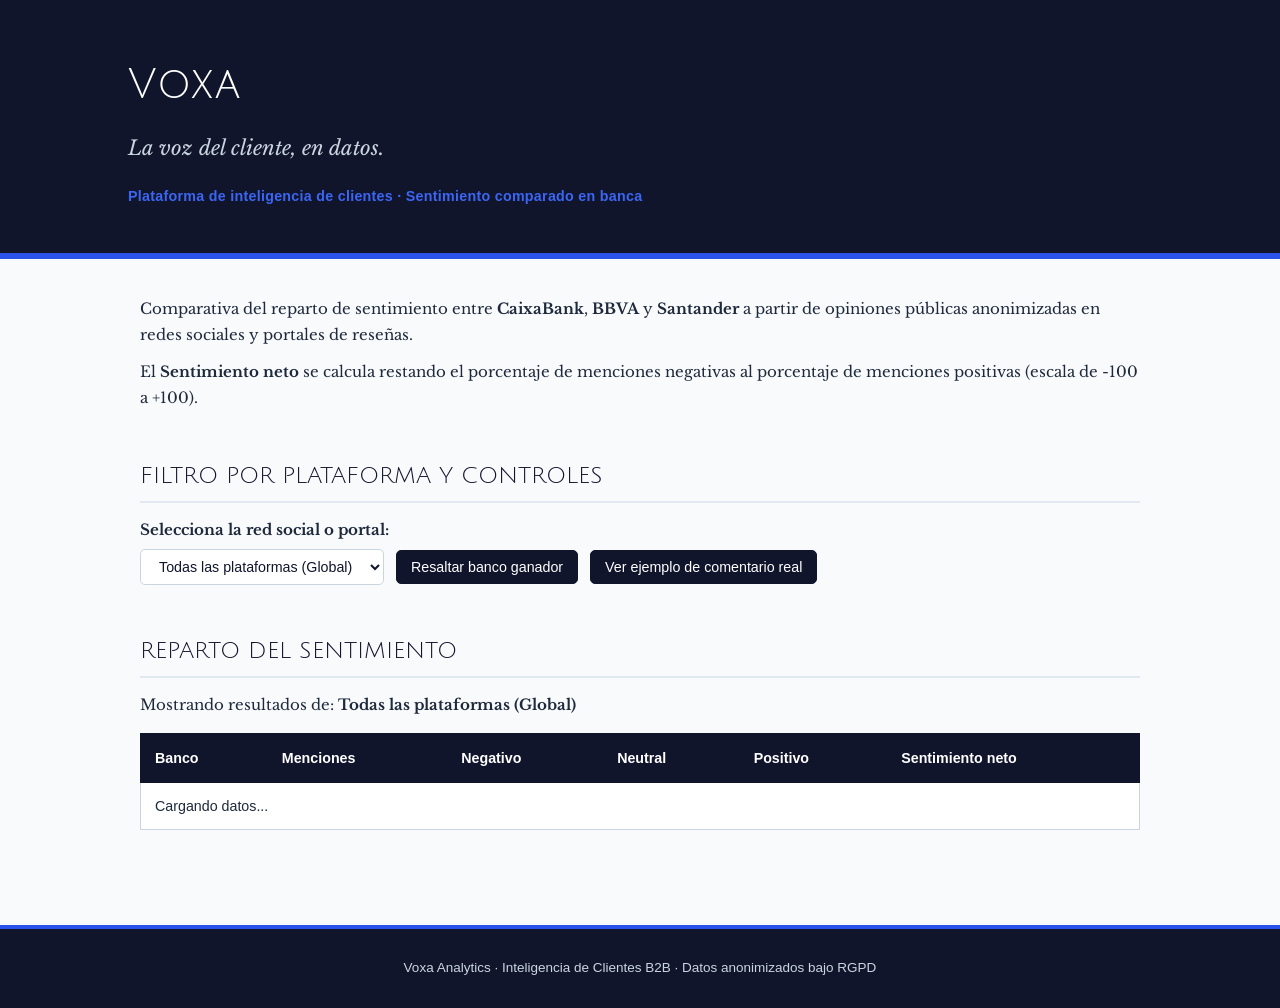
==== voxa_panel.html @ 6d1ba1c6 "Add files via upload" ====
<!DOCTYPE html>
<html lang="es">
<head>
    <meta charset="UTF-8">
    <title>Voxa · Sentimiento Comparado</title>
    <!-- Enlace al nuevo CSS con los colores azules de Voxa -->
    <link rel="stylesheet" href="voxa_azul.css">
</head>
<body>

<div class="page-wrapper">

    <!-- CABECERA AZUL CORPORATIVA VOXA -->
    <header>
        <h1>Voxa</h1>
        <h2>La voz del cliente, en datos.</h2>
        <p class="subtitulo-voxa">Plataforma de inteligencia de clientes · Sentimiento comparado en banca</p>
    </header>

    <!-- EXPLICACIÓN -->
    <div class="summary">
        <p>
            Comparativa del reparto de sentimiento entre <b>CaixaBank</b>, <b>BBVA</b> y <b>Santander</b> a partir de opiniones públicas anonimizadas en redes sociales y portales de reseñas.
        </p>
        <p>
            El <b>Sentimiento neto</b> se calcula restando el porcentaje de menciones negativas al porcentaje de menciones positivas (escala de -100 a +100).
        </p>
    </div>

    <!-- FILTRO Y BOTONES -->
    <div class="preamble">
        <h3>Filtro por plataforma y controles</h3>
        <p>
            <label for="selector-red"><b>Selecciona la red social o portal:</b></label><br>
            <select id="selector-red">
                <option value="todas">Todas las plataformas (Global)</option>
                <option value="Google Reviews">Google Reviews</option>
                <option value="Trustpilot">Trustpilot</option>
                <option value="TikTok">TikTok</option>
                <option value="X">X (Twitter)</option>
                <option value="Instagram">Instagram</option>
                <option value="Facebook">Facebook</option>
                <option value="YouTube">YouTube</option>
            </select>

            <button type="button" id="btn-ganador">Resaltar banco ganador</button>
            <button type="button" id="btn-comentario">Ver ejemplo de comentario real</button>
        </p>
    </div>

    <!-- TABLA PRINCIPAL (SIN BARRA LATERAL QUE ESTORBE) -->
    <div class="explanation">
        <h3>Reparto del sentimiento</h3>
        <p>Mostrando resultados de: <b id="etiqueta-fuente">Todas las plataformas (Global)</b></p>

        <table>
            <thead>
                <tr>
                    <th>Banco</th>
                    <th>Menciones</th>
                    <th>Negativo</th>
                    <th>Neutral</th>
                    <th>Positivo</th>
                    <th>Sentimiento neto</th>
                </tr>
            </thead>
            <tbody id="cuerpo-tabla">
                <tr>
                    <td colspan="6">Cargando datos...</td>
                </tr>
            </tbody>
        </table>
    </div>

    <!-- TARJETA DESPLEGABLE DE COMENTARIO REAL (OCULTA POR DEFECTO) -->
    <div class="participation" id="caja-comentario" hidden>
        <h3>Ejemplo de comentario real anonimizado</h3>
        <p id="meta-comentario"><b>Banco / Red:</b> —</p>
        <p id="texto-comentario"><i>«—»</i></p>
    </div>

    <!-- PIE DE PÁGINA SEPARADO -->
    <footer>
        Voxa Analytics · Inteligencia de Clientes B2B · Datos anonimizados bajo RGPD
    </footer>

</div>

<!-- LECTURA DEL ARCHIVO DE DATOS EXTERNO -->
<script src="datos_voxa.js"></script>

<script>
    let redActual = 'todas';
    let ganadorResaltado = false;

    function pintarTabla() {
        const filas = datosGlobales[redActual].filas;
        const tbody = document.getElementById('cuerpo-tabla');

        // Buscar la mejor puntuación neta en la red seleccionada
        let mejorNota = -999;
        filas.forEach(function(item) {
            if (item.neto > mejorNota) {
                mejorNota = item.neto;
            }
        });

        let html = '';
        filas.forEach(function(item) {
            const esGanador = (item.neto === mejorNota);
            const claseFila = (ganadorResaltado && esGanador) ? ' class="fila-ganadora"' : '';
            const etiquetaLider = (ganadorResaltado && esGanador) ? ' ★ LÍDER' : '';

            html += '<tr' + claseFila + '>' +
                '<td><b>' + item.banco + etiquetaLider + '</b></td>' +
                '<td>' + item.total + '</td>' +
                '<td>' + item.negativo + '</td>' +
                '<td>' + item.neutral + '</td>' +
                '<td>' + item.positivo + '</td>' +
                '<td><b>' + (item.neto > 0 ? '+' + item.neto : item.neto) + '</b></td>' +
            '</tr>';
        });

        tbody.innerHTML = html;

        // Actualizar el ejemplo de comentario real de esa red
        const ejemplo = datosGlobales[redActual].ejemplo_comentario;
        document.getElementById('meta-comentario').innerHTML = 
            '<b>Banco:</b> ' + ejemplo.banco + ' | <b>Fuente:</b> ' + ejemplo.red + ' | <b>Sentimiento:</b> ' + ejemplo.sentimiento;
        document.getElementById('texto-comentario').innerHTML = '<i>' + ejemplo.texto + '</i>';
    }

    // Cargar tabla inicial
    pintarTabla();

    // Evento al cambiar de red social
    document.getElementById('selector-red').addEventListener('change', function(e) {
        redActual = e.target.value;
        document.getElementById('etiqueta-fuente').textContent = e.target.options[e.target.selectedIndex].text;
        pintarTabla();
    });

    // Botón 1: Resaltar ganador
    document.getElementById('btn-ganador').addEventListener('click', function() {
        ganadorResaltado = !ganadorResaltado;
        this.textContent = ganadorResaltado ? 'Quitar resaltado de ganador' : 'Resaltar banco ganador';
        pintarTabla();
    });

    // Botón 2: Ver/Ocultar ejemplo de comentario real
    document.getElementById('btn-comentario').addEventListener('click', function() {
        const caja = document.getElementById('caja-comentario');
        caja.hidden = !caja.hidden;
        this.textContent = caja.hidden ? 'Ver ejemplo de comentario real' : 'Ocultar ejemplo de comentario';
    });
</script>

</body>
</html>
---- voxa_azul.css ----
@import url(https://fonts.googleapis.com/css?family=Julius+Sans+One|Libre+Baskerville:400,400italic);

* {
  box-sizing: border-box;
}

html, body {
  padding: 0;
  margin: 0;
}

body {
  color: #1e293b;
  background: #f8fafc;
  font-family: 'Libre Baskerville', Georgia, serif;
  font-size: 15px;
  line-height: 1.7;
}

/* CABECERA CON EL AZUL CORPORATIVO DE VOXA */
header {
  padding: 50px 10% 45px 10%;
  background-color: #11152c;
  border-bottom: 6px solid #2c52ed;
  text-align: left;
}

h1 {
  margin: 0 0 10px 0;
  color: #ffffff;
  font-family: 'Julius Sans One', sans-serif;
  font-size: 2.8em;
  font-weight: normal;
  letter-spacing: 0.04em;
}

h2 {
  margin: 0 0 18px 0;
  color: #cbd5e1;
  font-size: 1.35em;
  font-weight: normal;
  font-style: italic;
}

.subtitulo-voxa {
  margin: 0;
  color: #3b66f5;
  font-family: sans-serif;
  font-size: 0.95em;
  font-weight: bold;
  letter-spacing: 0.02em;
}

/* CONTENEDOR PRINCIPAL ANCHO Y SIN BARRA LATERAL */
.page-wrapper {
  width: 100%;
}

.summary, .preamble, .explanation, .requirements {
  width: 82%;
  max-width: 1000px;
  margin: 0 auto;
  padding: 25px 0 10px 0;
}

h3 {
  margin: 0 0 14px 0;
  color: #11152c;
  font-family: 'Julius Sans One', sans-serif;
  font-size: 1.5em;
  font-weight: normal;
  text-transform: uppercase;
  border-bottom: 2px solid #e2e8f0;
  padding-bottom: 6px;
}

p {
  margin: 0.8em 0;
}

/* CONTROLES Y BOTONES */
select, button {
  font-family: sans-serif;
  font-size: 0.95em;
  padding: 8px 14px;
  border-radius: 5px;
  border: 1px solid #cbd5e1;
  margin-right: 8px;
  margin-top: 6px;
  cursor: pointer;
}

select {
  background-color: #ffffff;
  color: #11152c;
}

button {
  background-color: #11152c;
  color: #ffffff;
  border-color: #11152c;
}

button:hover {
  background-color: #2c52ed;
  border-color: #2c52ed;
}

/* TABLA DE RESULTADOS */
table {
  width: 100%;
  border-collapse: collapse;
  background-color: #ffffff;
  margin-top: 15px;
  margin-bottom: 25px;
  font-family: sans-serif;
  font-size: 0.95em;
}

th {
  background-color: #11152c;
  color: #ffffff;
  text-align: left;
  padding: 12px 14px;
  border: 1px solid #11152c;
}

td {
  padding: 11px 14px;
  border: 1px solid #cbd5e1;
  color: #1e293b;
}

/* FILA GANADORA RESALTADA EN AZUL SUAVE */
tr.fila-ganadora {
  background-color: #dbeafe;
}

/* FRANJA DE COMENTARIO REAL (ANTES ERA VERDE, AHORA AZUL SUAVE Y CON MARGEN) */
div.participation {
  width: 82%;
  max-width: 1000px;
  margin: 25px auto 35px auto;
  padding: 24px 30px;
  background-color: #eff6ff;
  border-left: 5px solid #2c52ed;
  border-radius: 4px;
}

div.participation h3 {
  border-bottom: none;
  margin-bottom: 8px;
}

/* PIE DE PÁGINA SEPARADO PARA QUE NUNCA TOQUE LA TABLA */
footer {
  margin-top: 60px;
  padding: 28px 10%;
  color: #cbd5e1;
  background-color: #11152c;
  border-top: 4px solid #2c52ed;
  text-align: center;
  font-family: sans-serif;
  font-size: 0.9em;
}
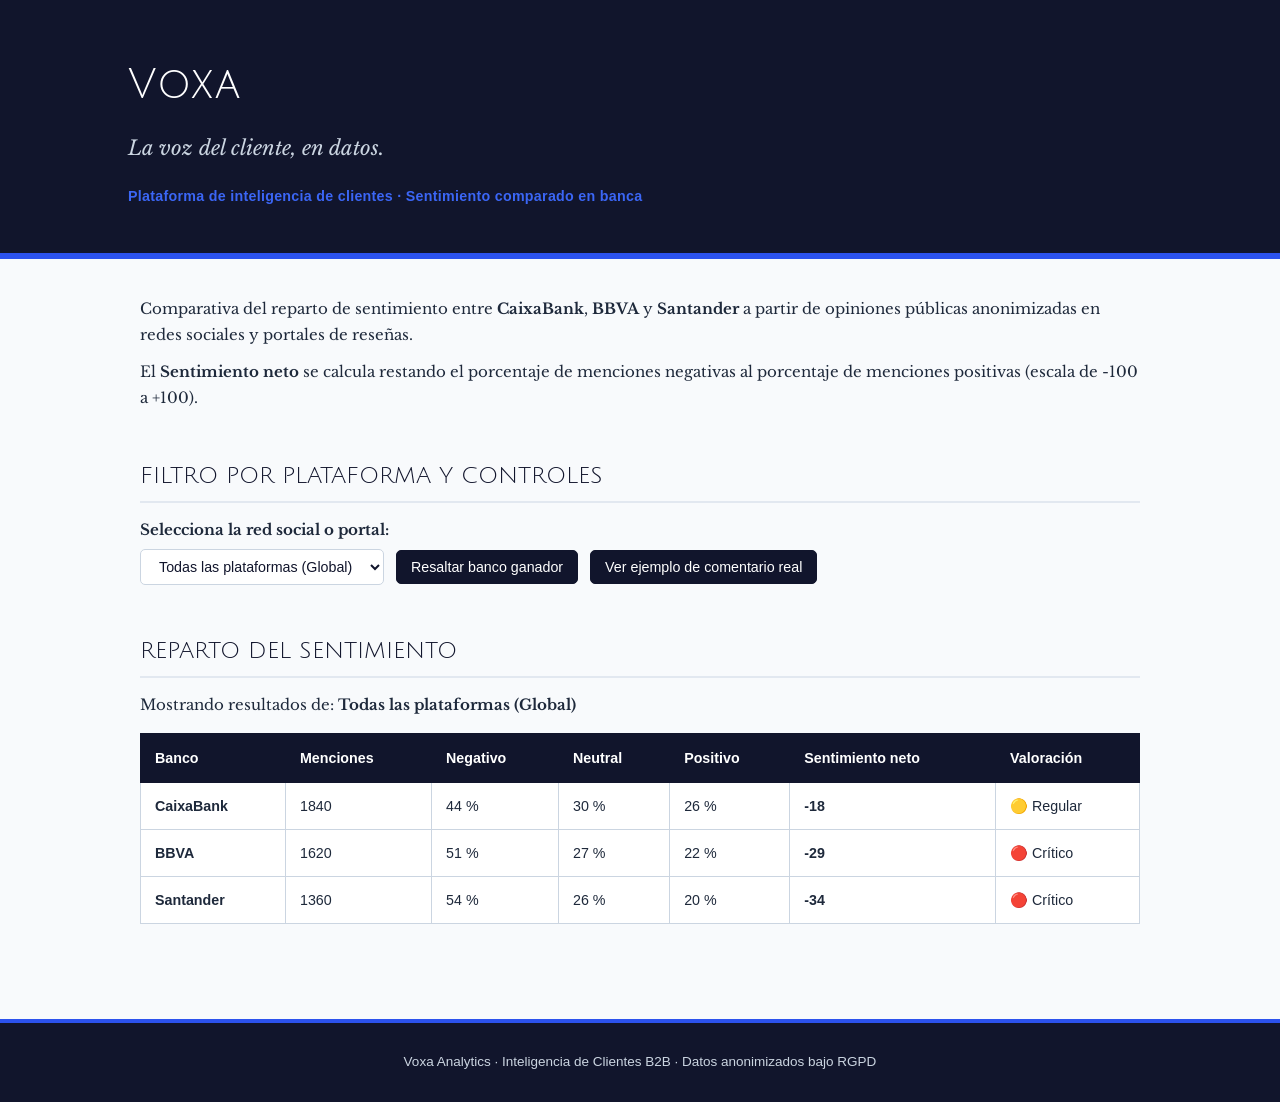
==== commit 128b7063: "Agregar datos_voxa.js y semáforo de valoración en el panel Co-Authored-By: Claude Opus 5.5 <noreply@" ====
--- a/voxa_panel.html
+++ b/voxa_panel.html
@@ -62,11 +62,12 @@
                     <th>Neutral</th>
                     <th>Positivo</th>
                     <th>Sentimiento neto</th>
+                    <th>Valoración</th>
                 </tr>
             </thead>
             <tbody id="cuerpo-tabla">
                 <tr>
-                    <td colspan="6">Cargando datos...</td>
+                    <td colspan="7">Cargando datos...</td>
                 </tr>
             </tbody>
         </table>
@@ -93,6 +94,17 @@
     let redActual = 'todas';
     let ganadorResaltado = false;
 
+    // NUEVO: semáforo. Recibe el sentimiento neto y devuelve un texto según su valor.
+    function clasificar(neto) {
+        if (neto > 0) {
+            return '🟢 Bueno';
+        } else if (neto >= -20) {
+            return '🟡 Regular';
+        } else {
+            return '🔴 Crítico';
+        }
+    }
+
     function pintarTabla() {
         const filas = datosGlobales[redActual].filas;
         const tbody = document.getElementById('cuerpo-tabla');
@@ -118,7 +130,11 @@
                 '<td>' + item.neutral + '</td>' +
                 '<td>' + item.positivo + '</td>' +
                 '<td><b>' + (item.neto > 0 ? '+' + item.neto : item.neto) + '</b></td>' +
+                '<td>' + clasificar(item.neto) + '</td>' +
             '</tr>';
+
+            // NUEVO: mostramos cada banco en la consola del navegador (F12 → Console)
+            console.log(item.banco + ': ' + item.neto + ' → ' + clasificar(item.neto));
         });
 
         tbody.innerHTML = html;
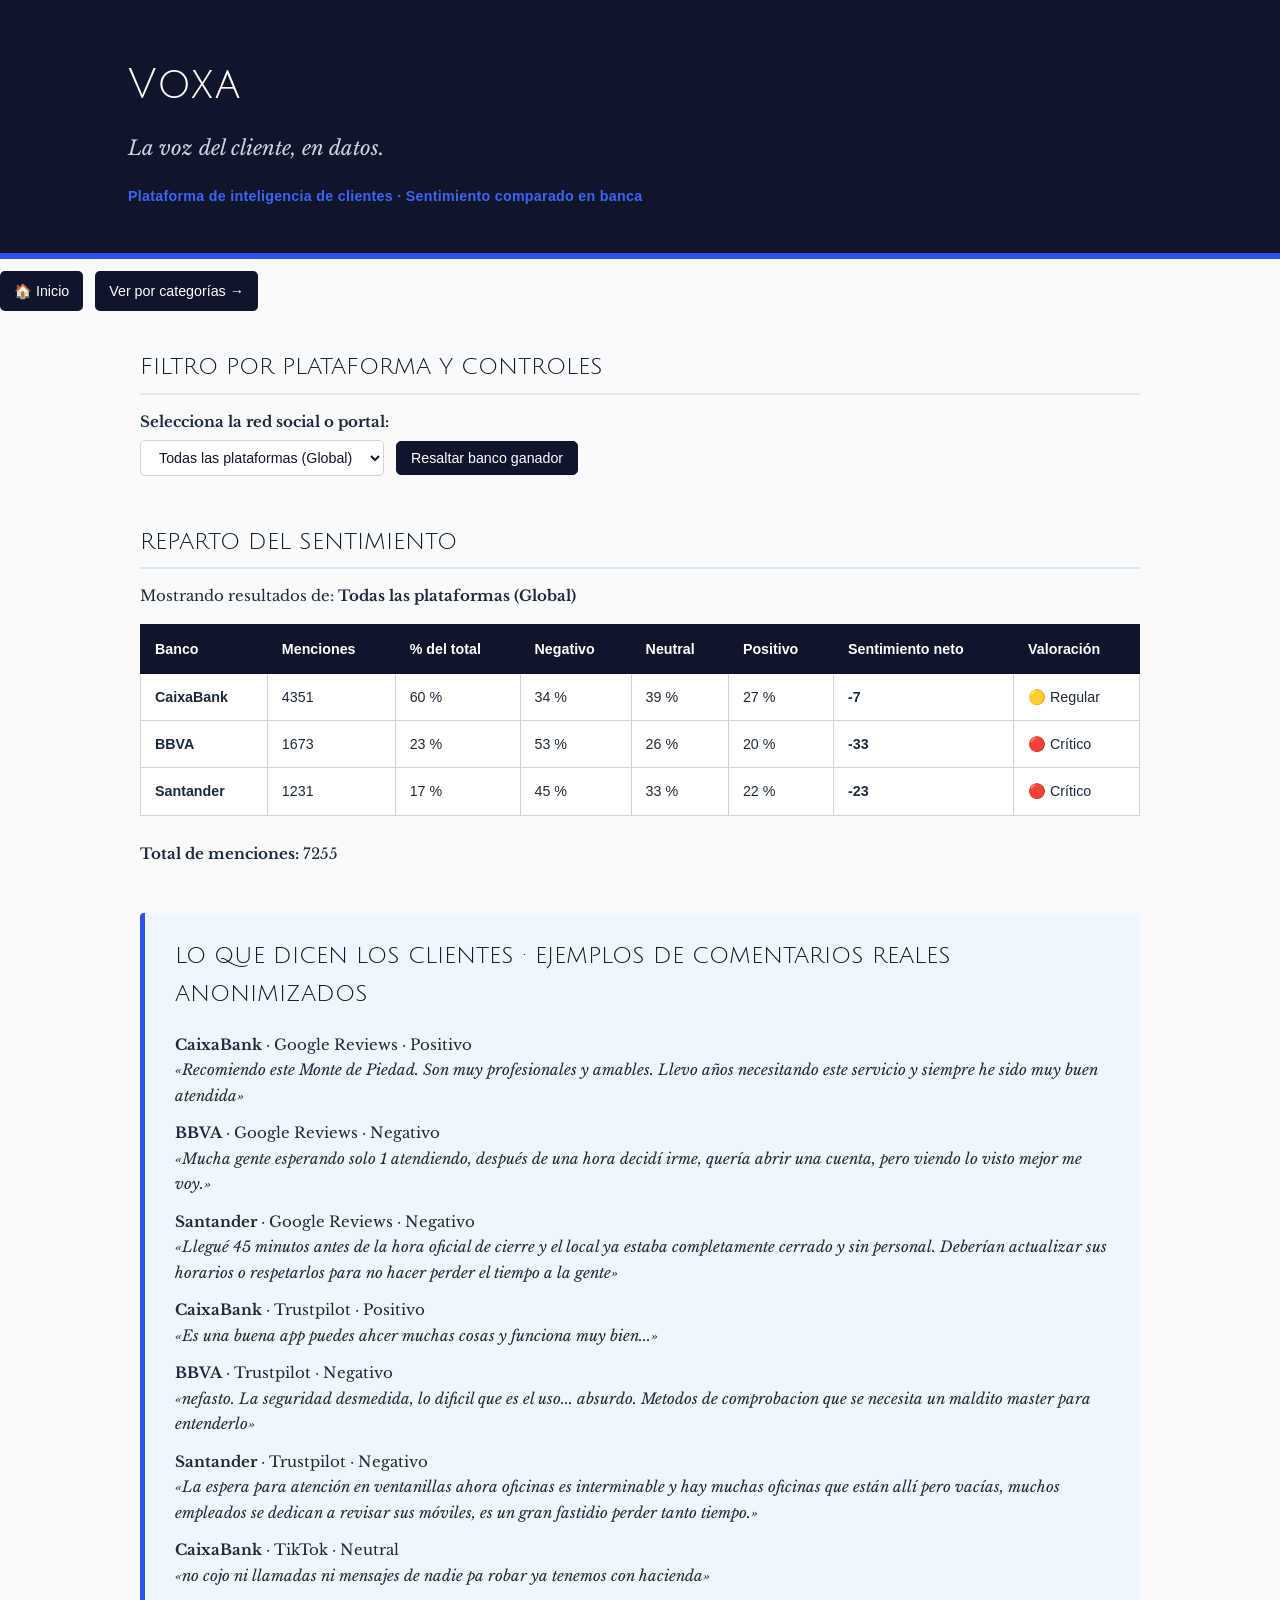
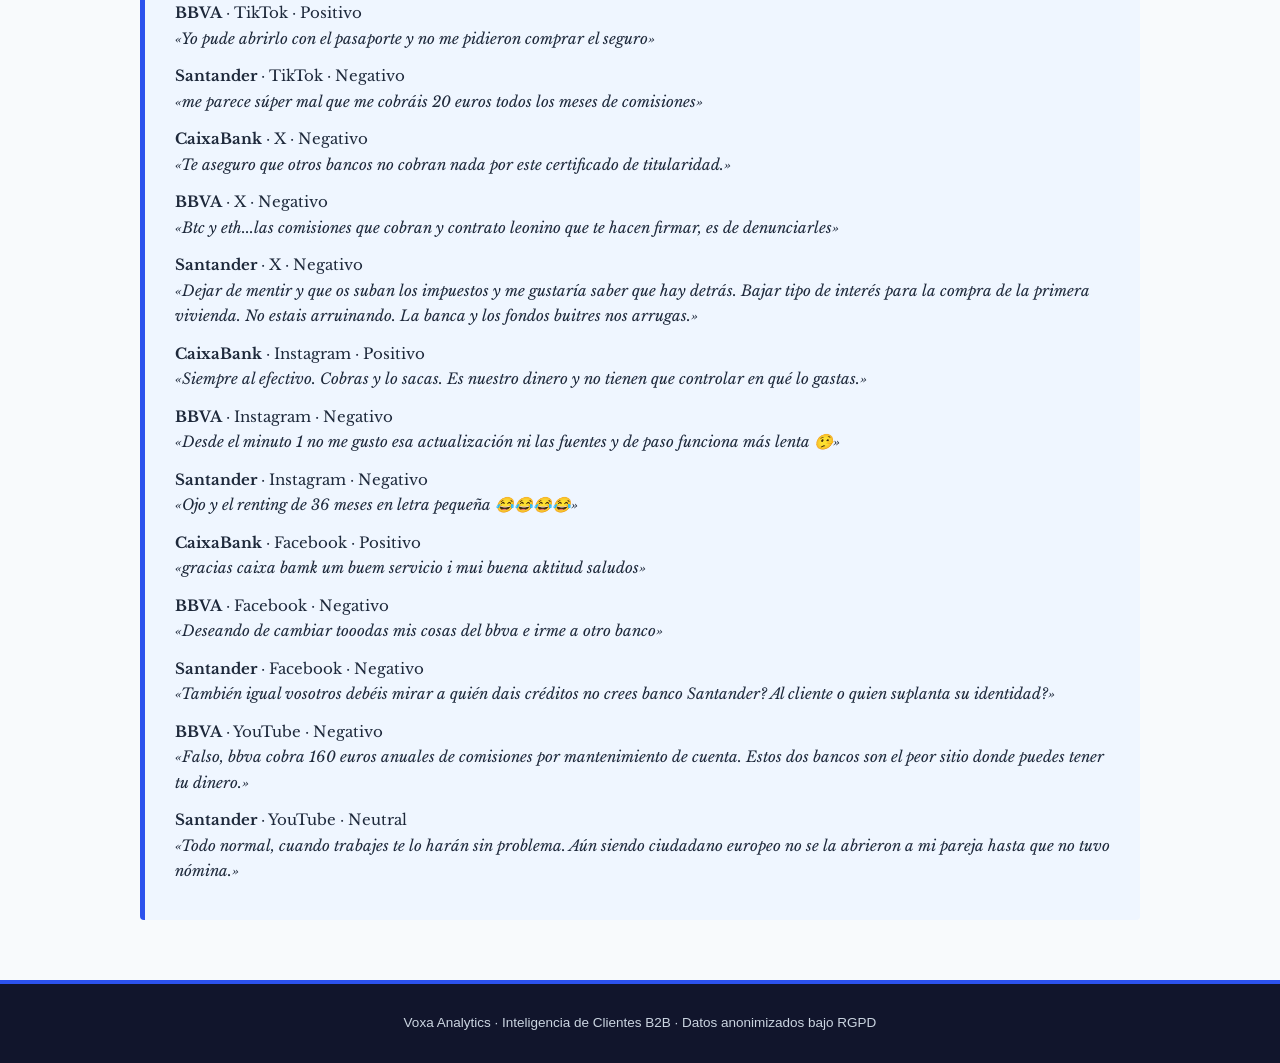
==== commit de9ccf75: "Panel en 3 páginas con datos reales, comentarios por red y funciones Kevin, Natalia y Gonzalo - inde" ====
--- a/voxa_panel.html
+++ b/voxa_panel.html
@@ -17,15 +17,11 @@
         <p class="subtitulo-voxa">Plataforma de inteligencia de clientes · Sentimiento comparado en banca</p>
     </header>
 
-    <!-- EXPLICACIÓN -->
-    <div class="summary">
-        <p>
-            Comparativa del reparto de sentimiento entre <b>CaixaBank</b>, <b>BBVA</b> y <b>Santander</b> a partir de opiniones públicas anonimizadas en redes sociales y portales de reseñas.
-        </p>
-        <p>
-            El <b>Sentimiento neto</b> se calcula restando el porcentaje de menciones negativas al porcentaje de menciones positivas (escala de -100 a +100).
-        </p>
-    </div>
+    <!-- MENÚ PARA MOVERSE ENTRE LAS PÁGINAS -->
+    <p>
+        <a class="boton" href="index.html">🏠 Inicio</a>
+        <a class="boton" href="categorias.html">Ver por categorías →</a>
+    </p>
 
     <!-- FILTRO Y BOTONES -->
     <div class="preamble">
@@ -44,7 +40,6 @@
             </select>
 
             <button type="button" id="btn-ganador">Resaltar banco ganador</button>
-            <button type="button" id="btn-comentario">Ver ejemplo de comentario real</button>
         </p>
     </div>
 
@@ -58,6 +53,7 @@
                 <tr>
                     <th>Banco</th>
                     <th>Menciones</th>
+                    <th>% del total</th>
                     <th>Negativo</th>
                     <th>Neutral</th>
                     <th>Positivo</th>
@@ -67,17 +63,19 @@
             </thead>
             <tbody id="cuerpo-tabla">
                 <tr>
-                    <td colspan="7">Cargando datos...</td>
+                    <td colspan="8">Cargando datos...</td>
                 </tr>
             </tbody>
         </table>
+
+        <!-- NUEVO: aquí se escribe el total de menciones -->
+        <p id="total-menciones"></p>
     </div>
 
-    <!-- TARJETA DESPLEGABLE DE COMENTARIO REAL (OCULTA POR DEFECTO) -->
-    <div class="participation" id="caja-comentario" hidden>
-        <h3>Ejemplo de comentario real anonimizado</h3>
-        <p id="meta-comentario"><b>Banco / Red:</b> —</p>
-        <p id="texto-comentario"><i>«—»</i></p>
+    <!-- EJEMPLOS DE COMENTARIOS REALES (SIEMPRE VISIBLES, SOLO HAY QUE BAJAR) -->
+    <div class="participation">
+        <h3>Lo que dicen los clientes · Ejemplos de comentarios reales anonimizados</h3>
+        <div id="lista-comentarios"></div>
     </div>
 
     <!-- PIE DE PÁGINA SEPARADO -->
@@ -94,7 +92,8 @@
     let redActual = 'todas';
     let ganadorResaltado = false;
 
-    // NUEVO: semáforo. Recibe el sentimiento neto y devuelve un texto según su valor.
+    // ===== FUNCIÓN KEVIN (función 1) =====
+    // Semáforo. Recibe el sentimiento neto y devuelve un texto según su valor.
     function clasificar(neto) {
         if (neto > 0) {
             return '🟢 Bueno';
@@ -105,6 +104,22 @@
         }
     }
 
+    // ===== FUNCIÓN NATALIA (función 2) =====
+    // Suma las menciones de todos los bancos con forEach
+    function sumarMenciones(filas) {
+        let suma = 0;
+        filas.forEach(function(item) {
+            suma = suma + item.total;
+        });
+        return suma;
+    }
+
+    // ===== FUNCIÓN GONZALO (función 3) =====
+    // Calcula qué porcentaje es una parte respecto al total
+    function calcularPorcentaje(parte, total) {
+        return Math.round(parte / total * 100);
+    }
+
     function pintarTabla() {
         const filas = datosGlobales[redActual].filas;
         const tbody = document.getElementById('cuerpo-tabla');
@@ -117,6 +132,9 @@
             }
         });
 
+        // Usamos la FUNCIÓN NATALIA para saber cuántas menciones hay en total
+        const totalMenciones = sumarMenciones(filas);
+
         let html = '';
         filas.forEach(function(item) {
             const esGanador = (item.neto === mejorNota);
@@ -126,6 +144,7 @@
             html += '<tr' + claseFila + '>' +
                 '<td><b>' + item.banco + etiquetaLider + '</b></td>' +
                 '<td>' + item.total + '</td>' +
+                '<td>' + calcularPorcentaje(item.total, totalMenciones) + ' %</td>' +
                 '<td>' + item.negativo + '</td>' +
                 '<td>' + item.neutral + '</td>' +
                 '<td>' + item.positivo + '</td>' +
@@ -139,21 +158,34 @@
 
         tbody.innerHTML = html;
 
-        // Actualizar el ejemplo de comentario real de esa red
-        const ejemplo = datosGlobales[redActual].ejemplo_comentario;
-        document.getElementById('meta-comentario').innerHTML = 
-            '<b>Banco:</b> ' + ejemplo.banco + ' | <b>Fuente:</b> ' + ejemplo.red + ' | <b>Sentimiento:</b> ' + ejemplo.sentimiento;
-        document.getElementById('texto-comentario').innerHTML = '<i>' + ejemplo.texto + '</i>';
-    }
-
-    // Cargar tabla inicial
+        // Escribimos el total debajo de la tabla
+        document.getElementById('total-menciones').innerHTML = '<b>Total de menciones:</b> ' + totalMenciones;
+    }
+
+    // NUEVO: muestra los comentarios de la red elegida en el filtro.
+    // Recorremos la lista de comentarios con forEach (como en la práctica).
+    function pintarComentarios() {
+        const comentarios = datosGlobales[redActual].comentarios;
+        let html = '';
+
+        comentarios.forEach(function(c) {
+            html += '<p><b>' + c.banco + '</b> · ' + c.red + ' · ' + c.sentimiento + '<br>' +
+                    '<i>' + c.texto + '</i></p>';
+        });
+
+        document.getElementById('lista-comentarios').innerHTML = html;
+    }
+
+    // Cargar tabla y comentarios al abrir la página
     pintarTabla();
+    pintarComentarios();
 
     // Evento al cambiar de red social
     document.getElementById('selector-red').addEventListener('change', function(e) {
         redActual = e.target.value;
         document.getElementById('etiqueta-fuente').textContent = e.target.options[e.target.selectedIndex].text;
         pintarTabla();
+        pintarComentarios();   // NUEVO: los comentarios también cambian con el filtro
     });
 
     // Botón 1: Resaltar ganador
@@ -162,13 +194,6 @@
         this.textContent = ganadorResaltado ? 'Quitar resaltado de ganador' : 'Resaltar banco ganador';
         pintarTabla();
     });
-
-    // Botón 2: Ver/Ocultar ejemplo de comentario real
-    document.getElementById('btn-comentario').addEventListener('click', function() {
-        const caja = document.getElementById('caja-comentario');
-        caja.hidden = !caja.hidden;
-        this.textContent = caja.hidden ? 'Ver ejemplo de comentario real' : 'Ocultar ejemplo de comentario';
-    });
 </script>
 
 </body>
--- a/voxa_azul.css
+++ b/voxa_azul.css
@@ -106,6 +106,23 @@
   border-color: #2c52ed;
 }
 
+/* ENLACES CON ASPECTO DE BOTÓN (para moverse entre las 2 páginas) */
+a.boton {
+  display: inline-block;
+  background-color: #11152c;
+  color: #ffffff;
+  padding: 8px 14px;
+  border-radius: 5px;
+  text-decoration: none;
+  margin-right: 8px;
+  font-family: sans-serif;
+  font-size: 0.95em;
+}
+
+a.boton:hover {
+  background-color: #2c52ed;
+}
+
 /* TABLA DE RESULTADOS */
 table {
   width: 100%;
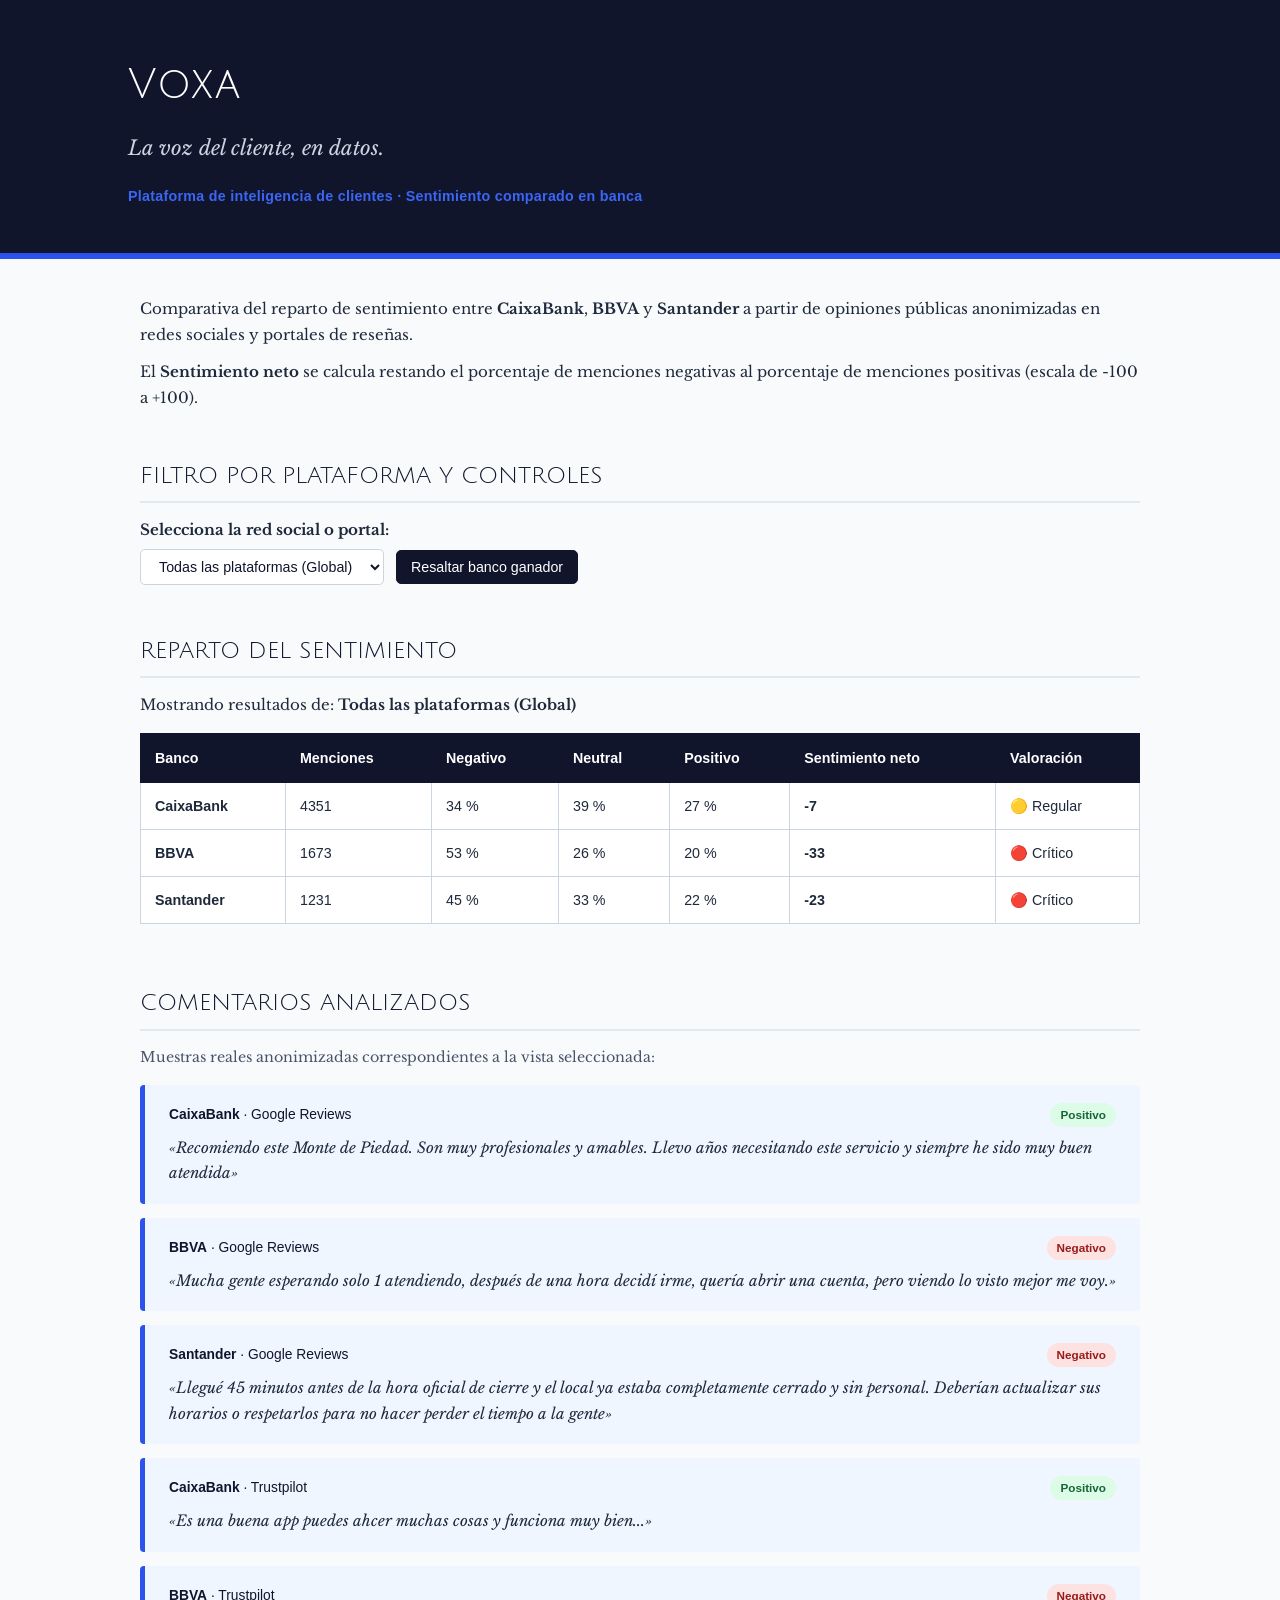
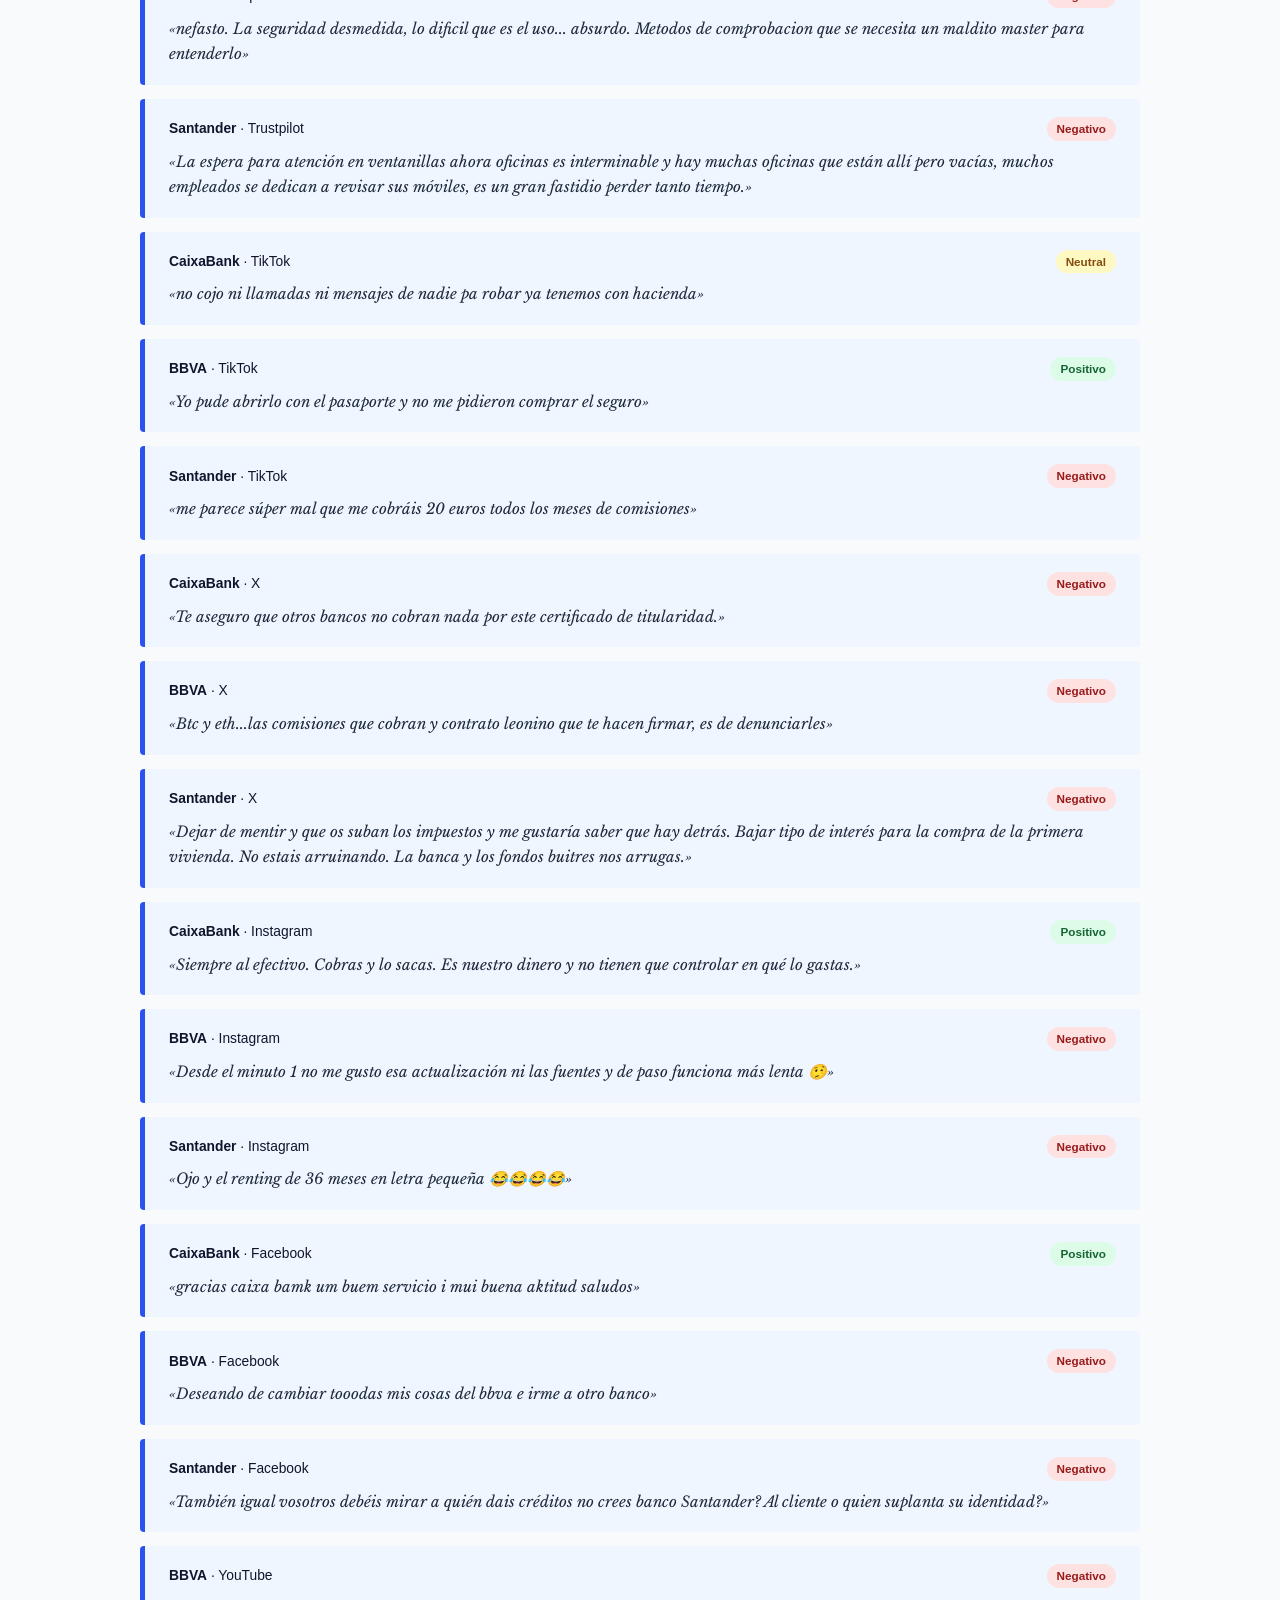
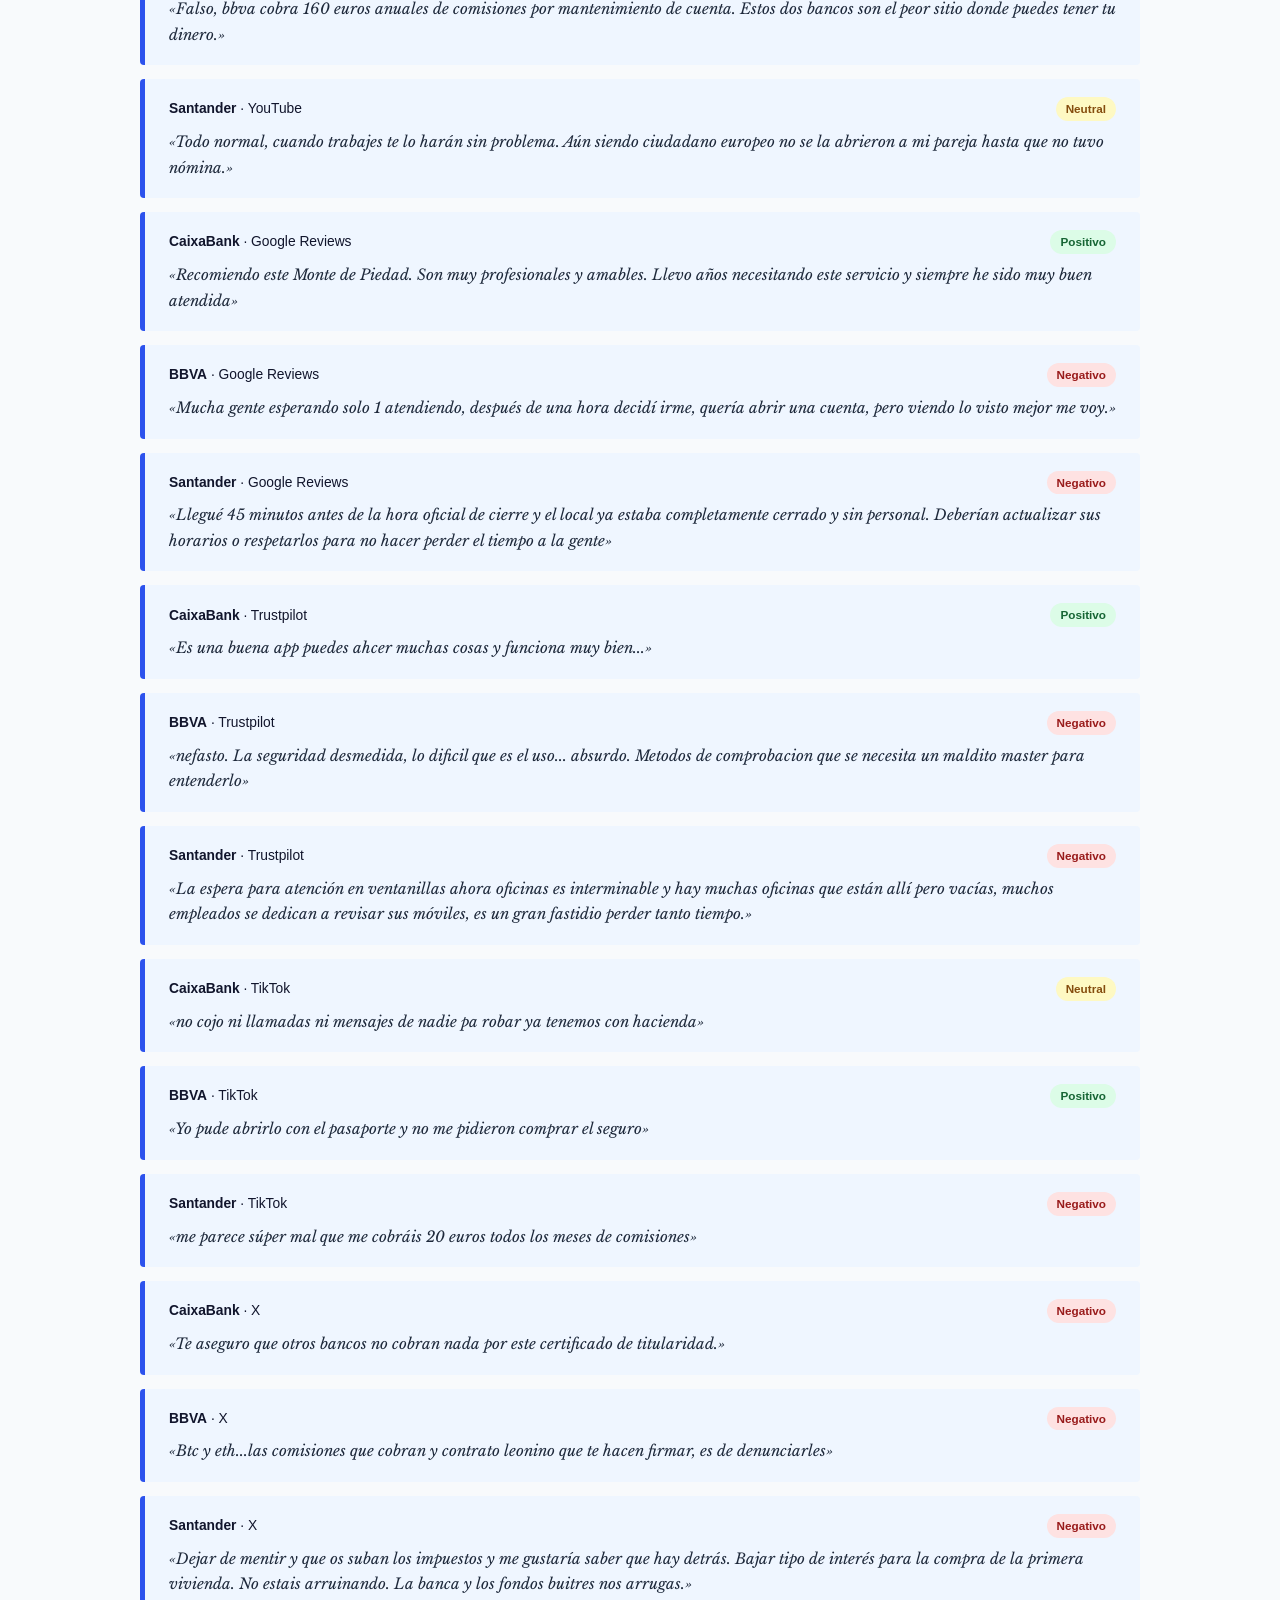
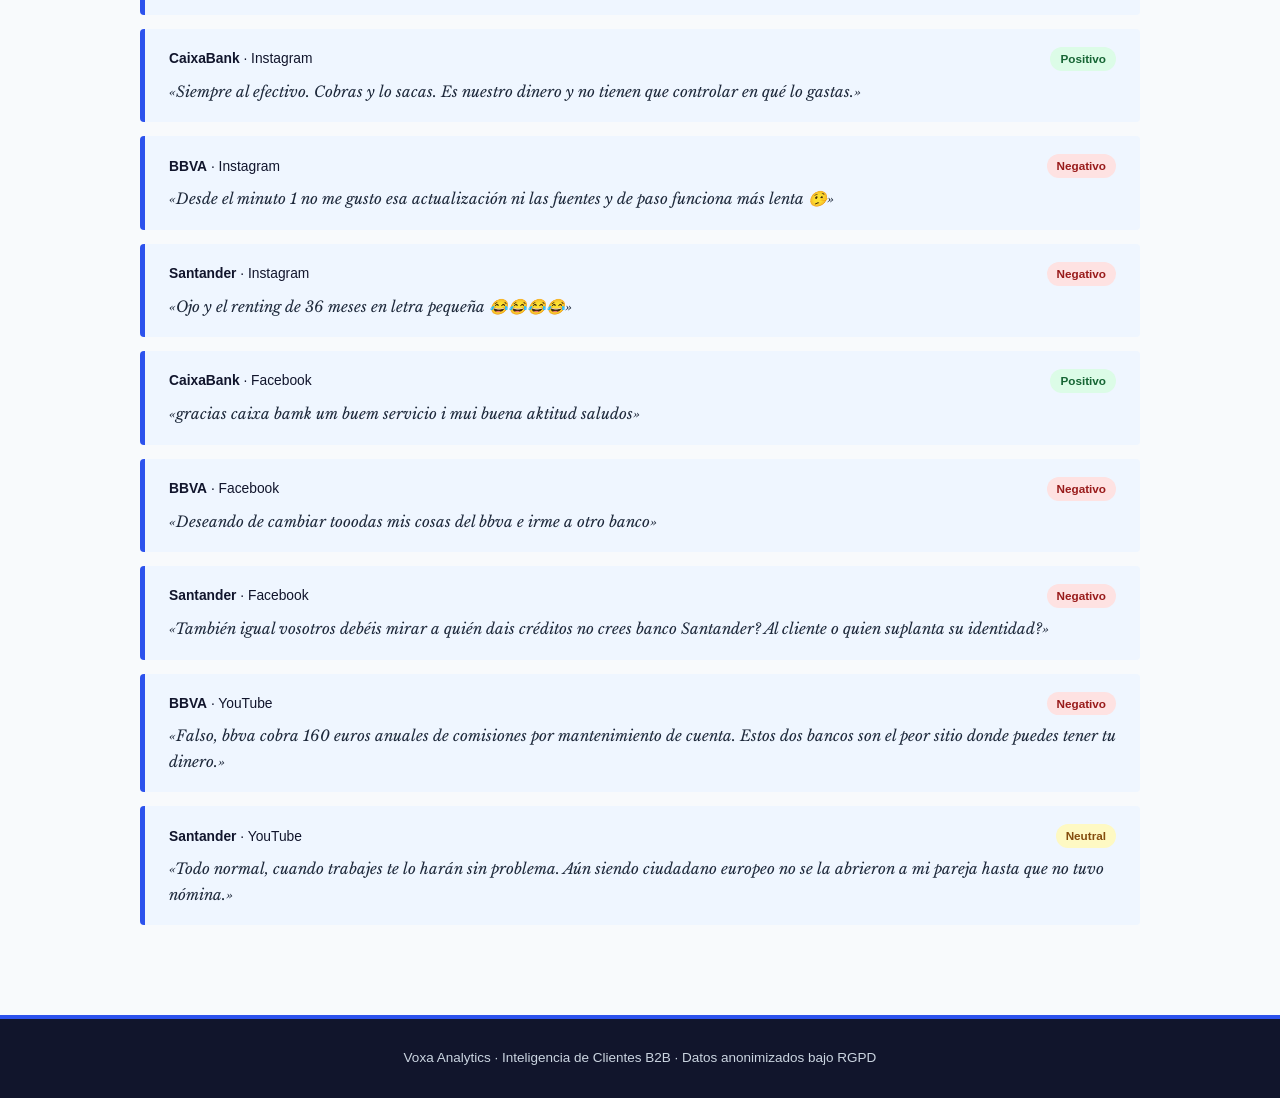
==== commit 77c5f4ef: "Mostrar comentarios analizados debajo de la tabla comparativa" ====
--- a/voxa_panel.html
+++ b/voxa_panel.html
@@ -17,11 +17,15 @@
         <p class="subtitulo-voxa">Plataforma de inteligencia de clientes · Sentimiento comparado en banca</p>
     </header>
 
-    <!-- MENÚ PARA MOVERSE ENTRE LAS PÁGINAS -->
-    <p>
-        <a class="boton" href="index.html">🏠 Inicio</a>
-        <a class="boton" href="categorias.html">Ver por categorías →</a>
-    </p>
+    <!-- EXPLICACIÓN -->
+    <div class="summary">
+        <p>
+            Comparativa del reparto de sentimiento entre <b>CaixaBank</b>, <b>BBVA</b> y <b>Santander</b> a partir de opiniones públicas anonimizadas en redes sociales y portales de reseñas.
+        </p>
+        <p>
+            El <b>Sentimiento neto</b> se calcula restando el porcentaje de menciones negativas al porcentaje de menciones positivas (escala de -100 a +100).
+        </p>
+    </div>
 
     <!-- FILTRO Y BOTONES -->
     <div class="preamble">
@@ -53,7 +57,6 @@
                 <tr>
                     <th>Banco</th>
                     <th>Menciones</th>
-                    <th>% del total</th>
                     <th>Negativo</th>
                     <th>Neutral</th>
                     <th>Positivo</th>
@@ -63,20 +66,18 @@
             </thead>
             <tbody id="cuerpo-tabla">
                 <tr>
-                    <td colspan="8">Cargando datos...</td>
+                    <td colspan="7">Cargando datos...</td>
                 </tr>
             </tbody>
         </table>
-
-        <!-- NUEVO: aquí se escribe el total de menciones -->
-        <p id="total-menciones"></p>
     </div>
 
-    <!-- EJEMPLOS DE COMENTARIOS REALES (SIEMPRE VISIBLES, SOLO HAY QUE BAJAR) -->
-    <div class="participation">
-        <h3>Lo que dicen los clientes · Ejemplos de comentarios reales anonimizados</h3>
-        <div id="lista-comentarios"></div>
-    </div>
+    <!-- SECCIÓN DE COMENTARIOS ANALIZADOS (VISIBLE DEBAJO DE LA TABLA AL DESLIZAR) -->
+    <section class="comentarios-section" id="caja-comentario">
+        <h3>Comentarios analizados</h3>
+        <p class="comentarios-intro">Muestras reales anonimizadas correspondientes a la vista seleccionada:</p>
+        <div id="lista-comentarios" class="lista-comentarios"></div>
+    </section>
 
     <!-- PIE DE PÁGINA SEPARADO -->
     <footer>
@@ -92,8 +93,7 @@
     let redActual = 'todas';
     let ganadorResaltado = false;
 
-    // ===== FUNCIÓN KEVIN (función 1) =====
-    // Semáforo. Recibe el sentimiento neto y devuelve un texto según su valor.
+    // NUEVO: semáforo. Recibe el sentimiento neto y devuelve un texto según su valor.
     function clasificar(neto) {
         if (neto > 0) {
             return '🟢 Bueno';
@@ -104,22 +104,6 @@
         }
     }
 
-    // ===== FUNCIÓN NATALIA (función 2) =====
-    // Suma las menciones de todos los bancos con forEach
-    function sumarMenciones(filas) {
-        let suma = 0;
-        filas.forEach(function(item) {
-            suma = suma + item.total;
-        });
-        return suma;
-    }
-
-    // ===== FUNCIÓN GONZALO (función 3) =====
-    // Calcula qué porcentaje es una parte respecto al total
-    function calcularPorcentaje(parte, total) {
-        return Math.round(parte / total * 100);
-    }
-
     function pintarTabla() {
         const filas = datosGlobales[redActual].filas;
         const tbody = document.getElementById('cuerpo-tabla');
@@ -132,9 +116,6 @@
             }
         });
 
-        // Usamos la FUNCIÓN NATALIA para saber cuántas menciones hay en total
-        const totalMenciones = sumarMenciones(filas);
-
         let html = '';
         filas.forEach(function(item) {
             const esGanador = (item.neto === mejorNota);
@@ -144,7 +125,6 @@
             html += '<tr' + claseFila + '>' +
                 '<td><b>' + item.banco + etiquetaLider + '</b></td>' +
                 '<td>' + item.total + '</td>' +
-                '<td>' + calcularPorcentaje(item.total, totalMenciones) + ' %</td>' +
                 '<td>' + item.negativo + '</td>' +
                 '<td>' + item.neutral + '</td>' +
                 '<td>' + item.positivo + '</td>' +
@@ -158,37 +138,84 @@
 
         tbody.innerHTML = html;
 
-        // Escribimos el total debajo de la tabla
-        document.getElementById('total-menciones').innerHTML = '<b>Total de menciones:</b> ' + totalMenciones;
-    }
-
-    // NUEVO: muestra los comentarios de la red elegida en el filtro.
-    // Recorremos la lista de comentarios con forEach (como en la práctica).
+        // Actualizar los comentarios analizados visibles debajo de la tabla
+        pintarComentarios();
+    }
+
+    function obtenerComentarios(red) {
+        const claves = (red === 'todas') ? Object.keys(datosGlobales) : [red];
+        const resultado = [];
+
+        claves.forEach(function(clave) {
+            const bloque = datosGlobales[clave];
+            if (!bloque) return;
+
+            if (Array.isArray(bloque.comentarios)) {
+                bloque.comentarios.forEach(function(c) {
+                    resultado.push(c);
+                });
+            } else if (bloque.ejemplo_comentario) {
+                resultado.push(bloque.ejemplo_comentario);
+            }
+        });
+
+        return resultado;
+    }
+
+    function claseSentimiento(sentimiento) {
+        const s = (sentimiento || '').toLowerCase();
+        if (s === 'positivo') return 'badge-positivo';
+        if (s === 'neutral') return 'badge-neutral';
+        return 'badge-negativo';
+    }
+
     function pintarComentarios() {
-        const comentarios = datosGlobales[redActual].comentarios;
-        let html = '';
-
-        comentarios.forEach(function(c) {
-            html += '<p><b>' + c.banco + '</b> · ' + c.red + ' · ' + c.sentimiento + '<br>' +
-                    '<i>' + c.texto + '</i></p>';
-        });
-
-        document.getElementById('lista-comentarios').innerHTML = html;
-    }
-
-    // Cargar tabla y comentarios al abrir la página
+        const contenedor = document.getElementById('lista-comentarios');
+        const comentarios = obtenerComentarios(redActual);
+        contenedor.innerHTML = '';
+
+        comentarios.forEach(function(comentario) {
+            const tarjeta = document.createElement('article');
+            tarjeta.className = 'comentario-card';
+
+            const cabecera = document.createElement('div');
+            cabecera.className = 'comentario-meta';
+
+            const info = document.createElement('span');
+            info.className = 'comentario-origen';
+            const bancoEl = document.createElement('b');
+            bancoEl.textContent = comentario.banco;
+            info.appendChild(bancoEl);
+            info.appendChild(document.createTextNode(' · ' + comentario.red));
+
+            const badge = document.createElement('span');
+            badge.className = 'comentario-badge ' + claseSentimiento(comentario.sentimiento);
+            badge.textContent = comentario.sentimiento;
+
+            cabecera.appendChild(info);
+            cabecera.appendChild(badge);
+
+            const texto = document.createElement('p');
+            texto.className = 'comentario-texto';
+            texto.textContent = comentario.texto;
+
+            tarjeta.appendChild(cabecera);
+            tarjeta.appendChild(texto);
+            contenedor.appendChild(tarjeta);
+        });
+    }
+
+    // Cargar tabla inicial
     pintarTabla();
-    pintarComentarios();
 
     // Evento al cambiar de red social
     document.getElementById('selector-red').addEventListener('change', function(e) {
         redActual = e.target.value;
         document.getElementById('etiqueta-fuente').textContent = e.target.options[e.target.selectedIndex].text;
         pintarTabla();
-        pintarComentarios();   // NUEVO: los comentarios también cambian con el filtro
     });
 
-    // Botón 1: Resaltar ganador
+    // Botón: Resaltar ganador
     document.getElementById('btn-ganador').addEventListener('click', function() {
         ganadorResaltado = !ganadorResaltado;
         this.textContent = ganadorResaltado ? 'Quitar resaltado de ganador' : 'Resaltar banco ganador';
--- a/voxa_azul.css
+++ b/voxa_azul.css
@@ -56,7 +56,7 @@
   width: 100%;
 }
 
-.summary, .preamble, .explanation, .requirements {
+.summary, .preamble, .explanation, .requirements, .comentarios-section {
   width: 82%;
   max-width: 1000px;
   margin: 0 auto;
@@ -106,23 +106,6 @@
   border-color: #2c52ed;
 }
 
-/* ENLACES CON ASPECTO DE BOTÓN (para moverse entre las 2 páginas) */
-a.boton {
-  display: inline-block;
-  background-color: #11152c;
-  color: #ffffff;
-  padding: 8px 14px;
-  border-radius: 5px;
-  text-decoration: none;
-  margin-right: 8px;
-  font-family: sans-serif;
-  font-size: 0.95em;
-}
-
-a.boton:hover {
-  background-color: #2c52ed;
-}
-
 /* TABLA DE RESULTADOS */
 table {
   width: 100%;
@@ -153,20 +136,66 @@
   background-color: #dbeafe;
 }
 
-/* FRANJA DE COMENTARIO REAL (ANTES ERA VERDE, AHORA AZUL SUAVE Y CON MARGEN) */
-div.participation {
-  width: 82%;
-  max-width: 1000px;
-  margin: 25px auto 35px auto;
-  padding: 24px 30px;
+/* SECCIÓN DE COMENTARIOS ANALIZADOS DEBAJO DE LA TABLA */
+.comentarios-intro {
+  color: #475569;
+  font-size: 0.95em;
+  margin-bottom: 16px;
+}
+
+.lista-comentarios {
+  display: flex;
+  flex-direction: column;
+  gap: 14px;
+  margin-bottom: 20px;
+}
+
+.comentario-card {
+  padding: 18px 24px;
   background-color: #eff6ff;
   border-left: 5px solid #2c52ed;
   border-radius: 4px;
 }
 
-div.participation h3 {
-  border-bottom: none;
+.comentario-meta {
+  display: flex;
+  justify-content: space-between;
+  align-items: center;
+  gap: 12px;
+  flex-wrap: wrap;
   margin-bottom: 8px;
+  font-family: sans-serif;
+  font-size: 0.92em;
+  color: #11152c;
+}
+
+.comentario-badge {
+  display: inline-block;
+  padding: 2px 10px;
+  border-radius: 999px;
+  font-size: 0.85em;
+  font-weight: bold;
+}
+
+.badge-positivo {
+  background-color: #dcfce7;
+  color: #166534;
+}
+
+.badge-neutral {
+  background-color: #fef9c3;
+  color: #854d0e;
+}
+
+.badge-negativo {
+  background-color: #fee2e2;
+  color: #991b1b;
+}
+
+.comentario-texto {
+  margin: 0;
+  font-style: italic;
+  color: #1e293b;
 }
 
 /* PIE DE PÁGINA SEPARADO PARA QUE NUNCA TOQUE LA TABLA */
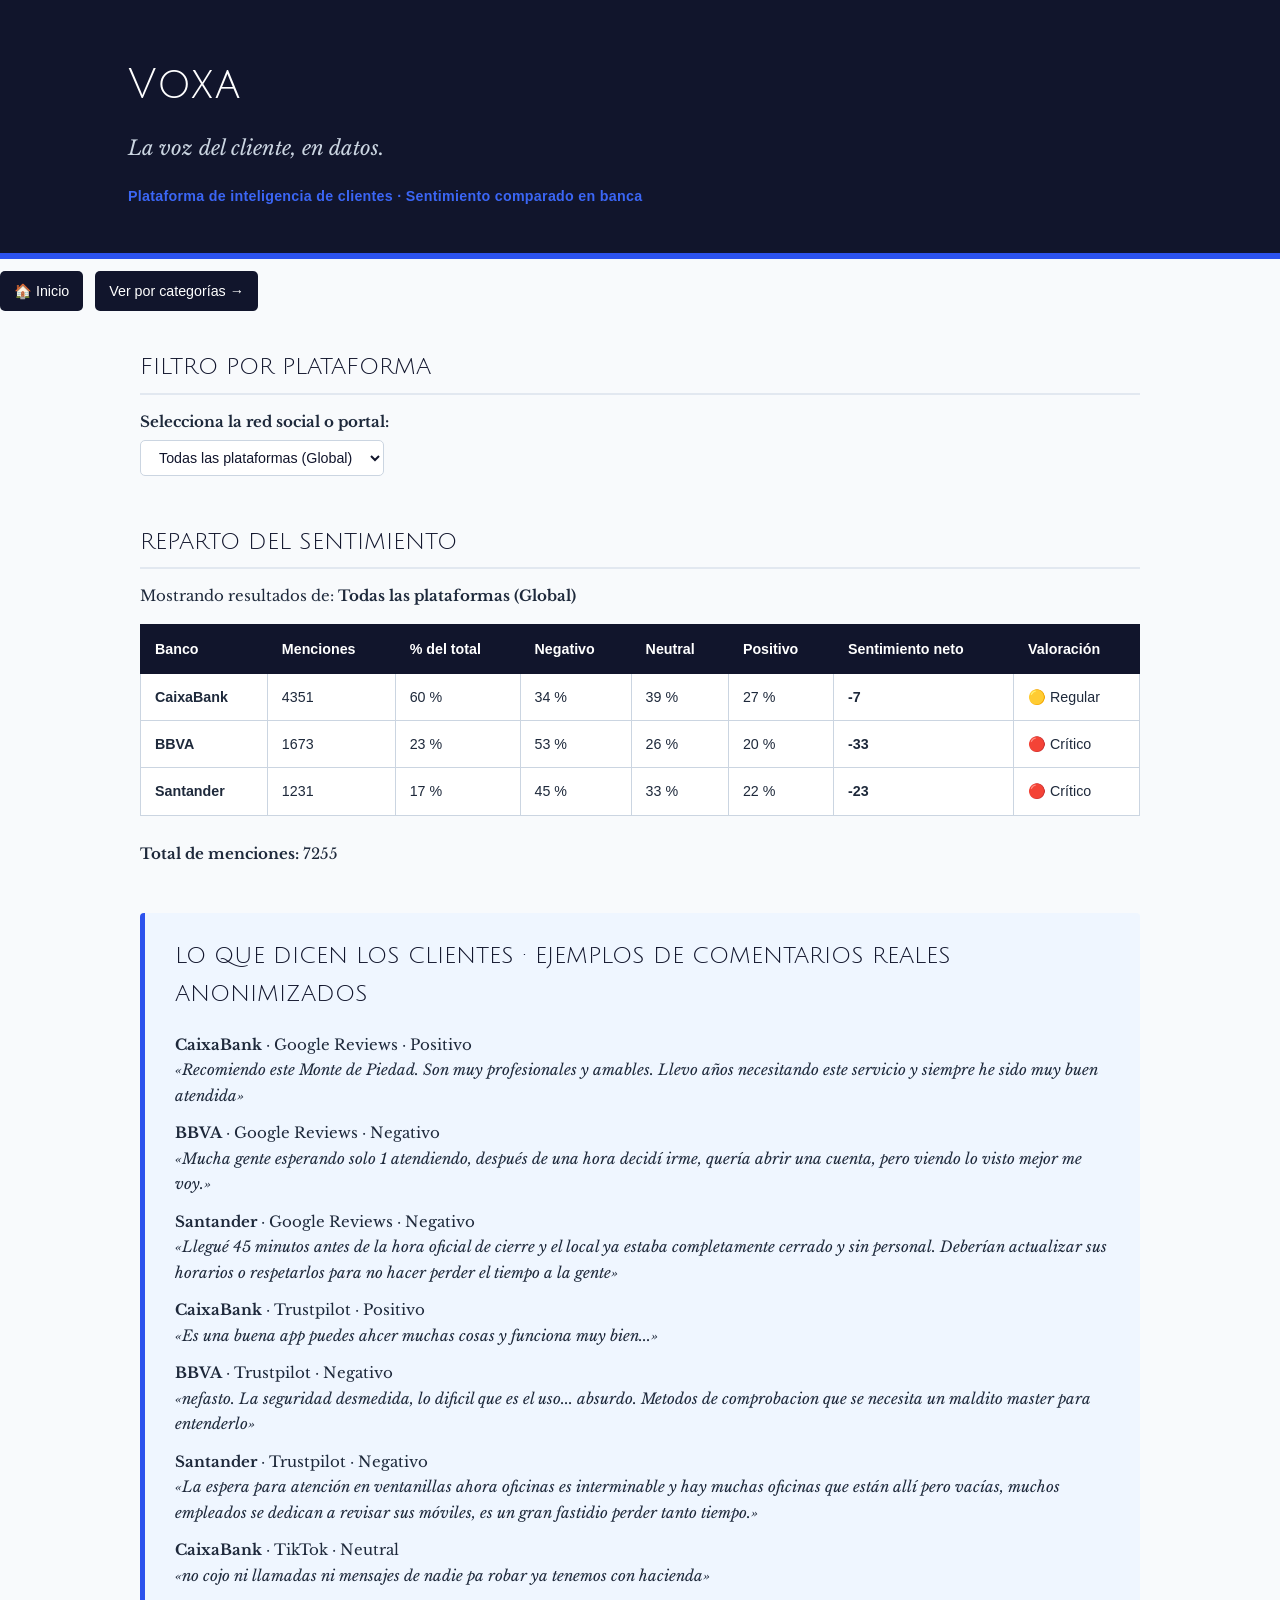
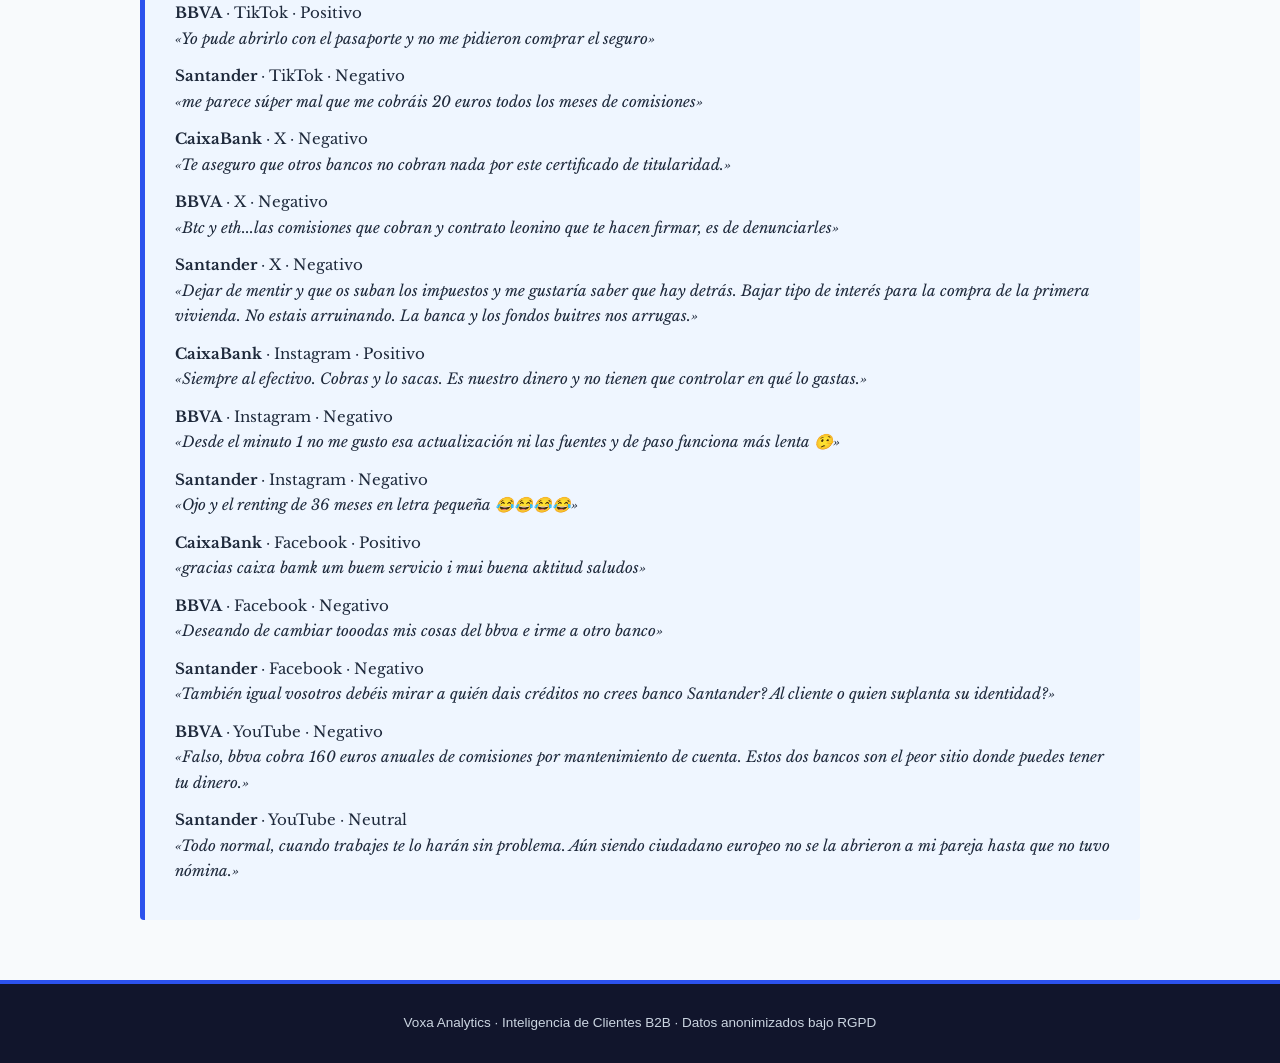
==== commit 9cf33ca0: "Quitar el botón de resaltar banco ganador Co-Authored-By: Claude Opus 5.5 <noreply@anthropic.com>" ====
--- a/voxa_panel.html
+++ b/voxa_panel.html
@@ -17,19 +17,15 @@
         <p class="subtitulo-voxa">Plataforma de inteligencia de clientes · Sentimiento comparado en banca</p>
     </header>
 
-    <!-- EXPLICACIÓN -->
-    <div class="summary">
-        <p>
-            Comparativa del reparto de sentimiento entre <b>CaixaBank</b>, <b>BBVA</b> y <b>Santander</b> a partir de opiniones públicas anonimizadas en redes sociales y portales de reseñas.
-        </p>
-        <p>
-            El <b>Sentimiento neto</b> se calcula restando el porcentaje de menciones negativas al porcentaje de menciones positivas (escala de -100 a +100).
-        </p>
-    </div>
+    <!-- MENÚ PARA MOVERSE ENTRE LAS PÁGINAS -->
+    <p>
+        <a class="boton" href="index.html">🏠 Inicio</a>
+        <a class="boton" href="categorias.html">Ver por categorías →</a>
+    </p>
 
-    <!-- FILTRO Y BOTONES -->
+    <!-- FILTRO POR PLATAFORMA -->
     <div class="preamble">
-        <h3>Filtro por plataforma y controles</h3>
+        <h3>Filtro por plataforma</h3>
         <p>
             <label for="selector-red"><b>Selecciona la red social o portal:</b></label><br>
             <select id="selector-red">
@@ -42,8 +38,6 @@
                 <option value="Facebook">Facebook</option>
                 <option value="YouTube">YouTube</option>
             </select>
-
-            <button type="button" id="btn-ganador">Resaltar banco ganador</button>
         </p>
     </div>
 
@@ -57,6 +51,7 @@
                 <tr>
                     <th>Banco</th>
                     <th>Menciones</th>
+                    <th>% del total</th>
                     <th>Negativo</th>
                     <th>Neutral</th>
                     <th>Positivo</th>
@@ -66,18 +61,20 @@
             </thead>
             <tbody id="cuerpo-tabla">
                 <tr>
-                    <td colspan="7">Cargando datos...</td>
+                    <td colspan="8">Cargando datos...</td>
                 </tr>
             </tbody>
         </table>
+
+        <!-- NUEVO: aquí se escribe el total de menciones -->
+        <p id="total-menciones"></p>
     </div>
 
-    <!-- SECCIÓN DE COMENTARIOS ANALIZADOS (VISIBLE DEBAJO DE LA TABLA AL DESLIZAR) -->
-    <section class="comentarios-section" id="caja-comentario">
-        <h3>Comentarios analizados</h3>
-        <p class="comentarios-intro">Muestras reales anonimizadas correspondientes a la vista seleccionada:</p>
-        <div id="lista-comentarios" class="lista-comentarios"></div>
-    </section>
+    <!-- EJEMPLOS DE COMENTARIOS REALES (SIEMPRE VISIBLES, SOLO HAY QUE BAJAR) -->
+    <div class="participation">
+        <h3>Lo que dicen los clientes · Ejemplos de comentarios reales anonimizados</h3>
+        <div id="lista-comentarios"></div>
+    </div>
 
     <!-- PIE DE PÁGINA SEPARADO -->
     <footer>
@@ -91,9 +88,8 @@
 
 <script>
     let redActual = 'todas';
-    let ganadorResaltado = false;
 
-    // NUEVO: semáforo. Recibe el sentimiento neto y devuelve un texto según su valor.
+    // Semáforo. Recibe el sentimiento neto y devuelve un texto según su valor.
     function clasificar(neto) {
         if (neto > 0) {
             return '🟢 Bueno';
@@ -104,27 +100,33 @@
         }
     }
 
+    // Suma las menciones de todos los bancos con forEach
+    function sumarMenciones(filas) {
+        let suma = 0;
+        filas.forEach(function(item) {
+            suma = suma + item.total;
+        });
+        return suma;
+    }
+
+    // Calcula qué porcentaje es una parte respecto al total
+    function calcularPorcentaje(parte, total) {
+        return Math.round(parte / total * 100);
+    }
+
     function pintarTabla() {
         const filas = datosGlobales[redActual].filas;
         const tbody = document.getElementById('cuerpo-tabla');
 
-        // Buscar la mejor puntuación neta en la red seleccionada
-        let mejorNota = -999;
-        filas.forEach(function(item) {
-            if (item.neto > mejorNota) {
-                mejorNota = item.neto;
-            }
-        });
+        // Usamos sumarMenciones para saber cuántas menciones hay en total
+        const totalMenciones = sumarMenciones(filas);
 
         let html = '';
         filas.forEach(function(item) {
-            const esGanador = (item.neto === mejorNota);
-            const claseFila = (ganadorResaltado && esGanador) ? ' class="fila-ganadora"' : '';
-            const etiquetaLider = (ganadorResaltado && esGanador) ? ' ★ LÍDER' : '';
-
-            html += '<tr' + claseFila + '>' +
-                '<td><b>' + item.banco + etiquetaLider + '</b></td>' +
+            html += '<tr>' +
+                '<td><b>' + item.banco + '</b></td>' +
                 '<td>' + item.total + '</td>' +
+                '<td>' + calcularPorcentaje(item.total, totalMenciones) + ' %</td>' +
                 '<td>' + item.negativo + '</td>' +
                 '<td>' + item.neutral + '</td>' +
                 '<td>' + item.positivo + '</td>' +
@@ -138,90 +140,36 @@
 
         tbody.innerHTML = html;
 
-        // Actualizar los comentarios analizados visibles debajo de la tabla
-        pintarComentarios();
+        // Escribimos el total debajo de la tabla
+        document.getElementById('total-menciones').innerHTML = '<b>Total de menciones:</b> ' + totalMenciones;
     }
 
-    function obtenerComentarios(red) {
-        const claves = (red === 'todas') ? Object.keys(datosGlobales) : [red];
-        const resultado = [];
+    // NUEVO: muestra los comentarios de la red elegida en el filtro.
+    // Recorremos la lista de comentarios con forEach (como en la práctica).
+    function pintarComentarios() {
+        const comentarios = datosGlobales[redActual].comentarios;
+        let html = '';
 
-        claves.forEach(function(clave) {
-            const bloque = datosGlobales[clave];
-            if (!bloque) return;
-
-            if (Array.isArray(bloque.comentarios)) {
-                bloque.comentarios.forEach(function(c) {
-                    resultado.push(c);
-                });
-            } else if (bloque.ejemplo_comentario) {
-                resultado.push(bloque.ejemplo_comentario);
-            }
+        comentarios.forEach(function(c) {
+            html += '<p><b>' + c.banco + '</b> · ' + c.red + ' · ' + c.sentimiento + '<br>' +
+                    '<i>' + c.texto + '</i></p>';
         });
 
-        return resultado;
+        document.getElementById('lista-comentarios').innerHTML = html;
     }
 
-    function claseSentimiento(sentimiento) {
-        const s = (sentimiento || '').toLowerCase();
-        if (s === 'positivo') return 'badge-positivo';
-        if (s === 'neutral') return 'badge-neutral';
-        return 'badge-negativo';
-    }
-
-    function pintarComentarios() {
-        const contenedor = document.getElementById('lista-comentarios');
-        const comentarios = obtenerComentarios(redActual);
-        contenedor.innerHTML = '';
-
-        comentarios.forEach(function(comentario) {
-            const tarjeta = document.createElement('article');
-            tarjeta.className = 'comentario-card';
-
-            const cabecera = document.createElement('div');
-            cabecera.className = 'comentario-meta';
-
-            const info = document.createElement('span');
-            info.className = 'comentario-origen';
-            const bancoEl = document.createElement('b');
-            bancoEl.textContent = comentario.banco;
-            info.appendChild(bancoEl);
-            info.appendChild(document.createTextNode(' · ' + comentario.red));
-
-            const badge = document.createElement('span');
-            badge.className = 'comentario-badge ' + claseSentimiento(comentario.sentimiento);
-            badge.textContent = comentario.sentimiento;
-
-            cabecera.appendChild(info);
-            cabecera.appendChild(badge);
-
-            const texto = document.createElement('p');
-            texto.className = 'comentario-texto';
-            texto.textContent = comentario.texto;
-
-            tarjeta.appendChild(cabecera);
-            tarjeta.appendChild(texto);
-            contenedor.appendChild(tarjeta);
-        });
-    }
-
-    // Cargar tabla inicial
+    // Cargar tabla y comentarios al abrir la página
     pintarTabla();
+    pintarComentarios();
 
     // Evento al cambiar de red social
     document.getElementById('selector-red').addEventListener('change', function(e) {
         redActual = e.target.value;
         document.getElementById('etiqueta-fuente').textContent = e.target.options[e.target.selectedIndex].text;
         pintarTabla();
-    });
-
-    // Botón: Resaltar ganador
-    document.getElementById('btn-ganador').addEventListener('click', function() {
-        ganadorResaltado = !ganadorResaltado;
-        this.textContent = ganadorResaltado ? 'Quitar resaltado de ganador' : 'Resaltar banco ganador';
-        pintarTabla();
+        pintarComentarios();   // NUEVO: los comentarios también cambian con el filtro
     });
 </script>
 
 </body>
-</html>+</html>
--- a/voxa_azul.css
+++ b/voxa_azul.css
@@ -56,7 +56,7 @@
   width: 100%;
 }
 
-.summary, .preamble, .explanation, .requirements, .comentarios-section {
+.summary, .preamble, .explanation, .requirements {
   width: 82%;
   max-width: 1000px;
   margin: 0 auto;
@@ -106,6 +106,23 @@
   border-color: #2c52ed;
 }
 
+/* ENLACES CON ASPECTO DE BOTÓN (para moverse entre las 2 páginas) */
+a.boton {
+  display: inline-block;
+  background-color: #11152c;
+  color: #ffffff;
+  padding: 8px 14px;
+  border-radius: 5px;
+  text-decoration: none;
+  margin-right: 8px;
+  font-family: sans-serif;
+  font-size: 0.95em;
+}
+
+a.boton:hover {
+  background-color: #2c52ed;
+}
+
 /* TABLA DE RESULTADOS */
 table {
   width: 100%;
@@ -131,71 +148,20 @@
   color: #1e293b;
 }
 
-/* FILA GANADORA RESALTADA EN AZUL SUAVE */
-tr.fila-ganadora {
-  background-color: #dbeafe;
-}
-
-/* SECCIÓN DE COMENTARIOS ANALIZADOS DEBAJO DE LA TABLA */
-.comentarios-intro {
-  color: #475569;
-  font-size: 0.95em;
-  margin-bottom: 16px;
-}
-
-.lista-comentarios {
-  display: flex;
-  flex-direction: column;
-  gap: 14px;
-  margin-bottom: 20px;
-}
-
-.comentario-card {
-  padding: 18px 24px;
+/* FRANJA DE COMENTARIO REAL (ANTES ERA VERDE, AHORA AZUL SUAVE Y CON MARGEN) */
+div.participation {
+  width: 82%;
+  max-width: 1000px;
+  margin: 25px auto 35px auto;
+  padding: 24px 30px;
   background-color: #eff6ff;
   border-left: 5px solid #2c52ed;
   border-radius: 4px;
 }
 
-.comentario-meta {
-  display: flex;
-  justify-content: space-between;
-  align-items: center;
-  gap: 12px;
-  flex-wrap: wrap;
+div.participation h3 {
+  border-bottom: none;
   margin-bottom: 8px;
-  font-family: sans-serif;
-  font-size: 0.92em;
-  color: #11152c;
-}
-
-.comentario-badge {
-  display: inline-block;
-  padding: 2px 10px;
-  border-radius: 999px;
-  font-size: 0.85em;
-  font-weight: bold;
-}
-
-.badge-positivo {
-  background-color: #dcfce7;
-  color: #166534;
-}
-
-.badge-neutral {
-  background-color: #fef9c3;
-  color: #854d0e;
-}
-
-.badge-negativo {
-  background-color: #fee2e2;
-  color: #991b1b;
-}
-
-.comentario-texto {
-  margin: 0;
-  font-style: italic;
-  color: #1e293b;
 }
 
 /* PIE DE PÁGINA SEPARADO PARA QUE NUNCA TOQUE LA TABLA */
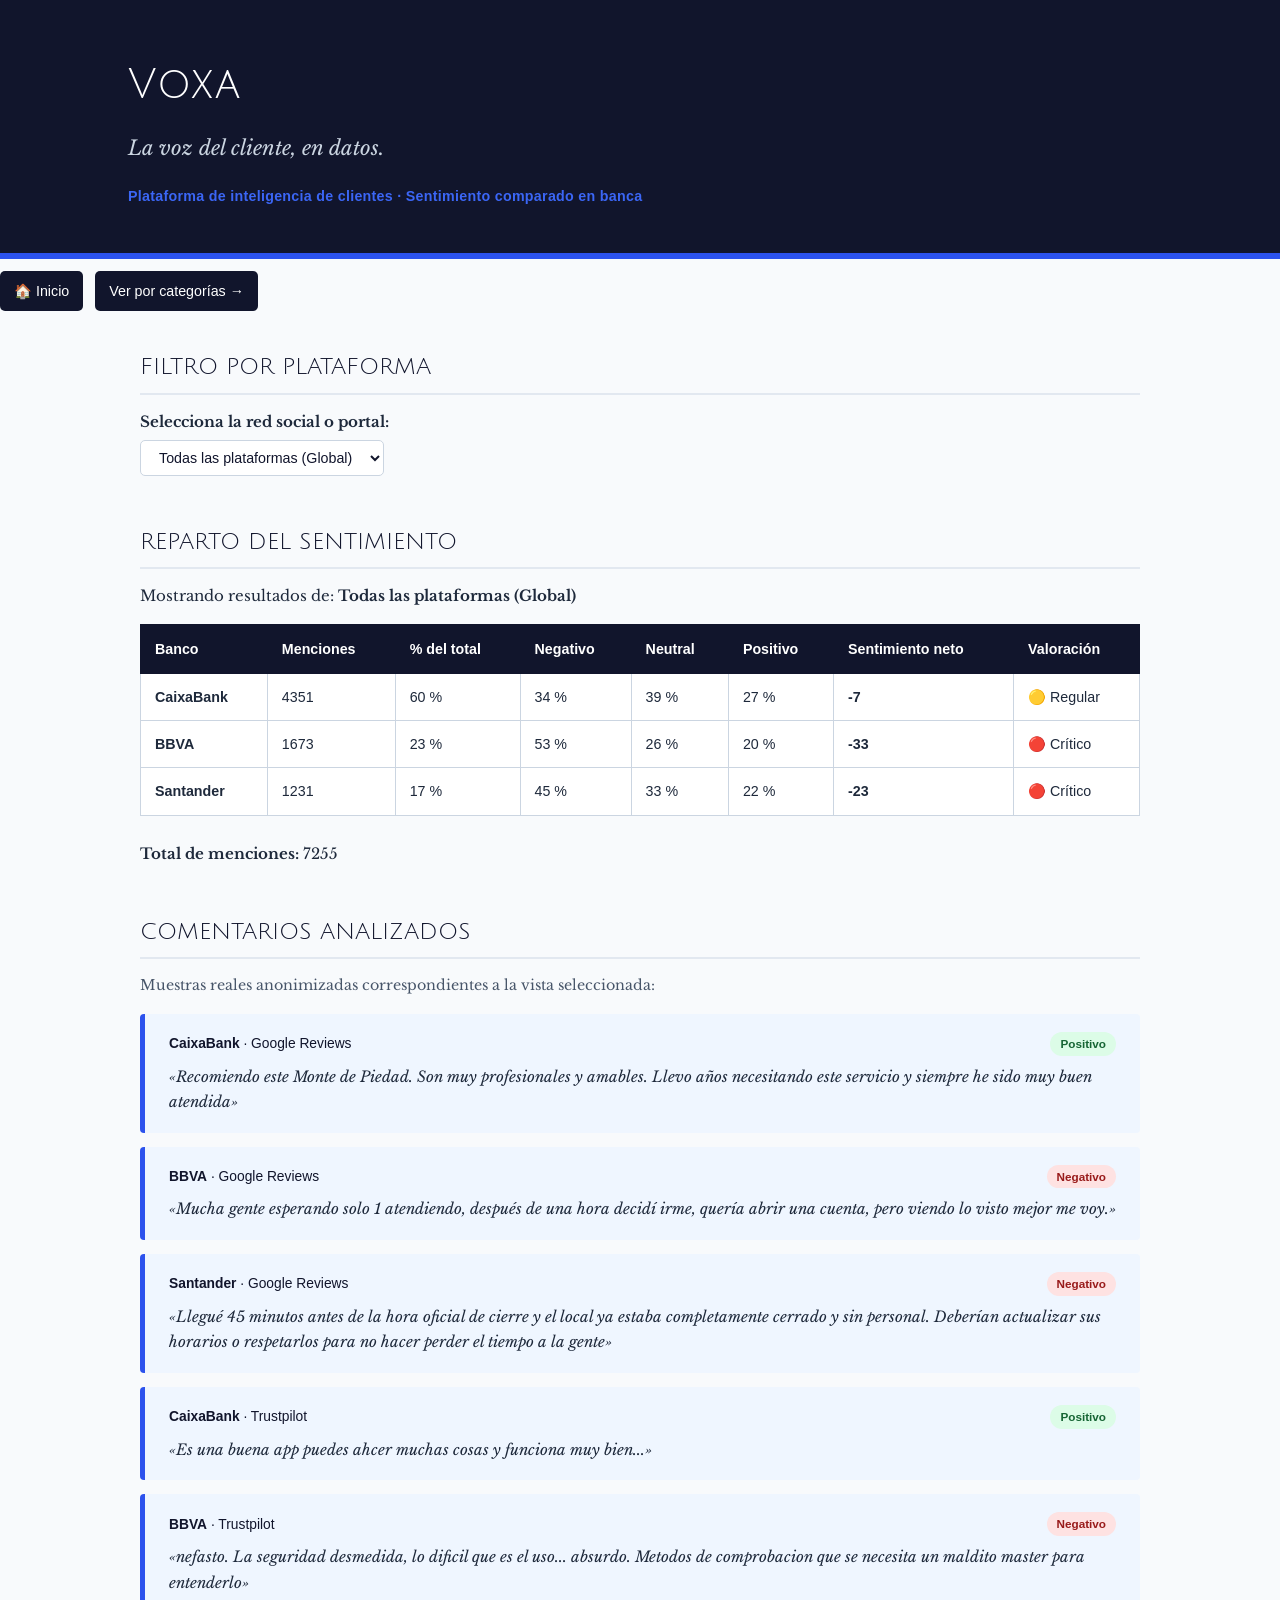
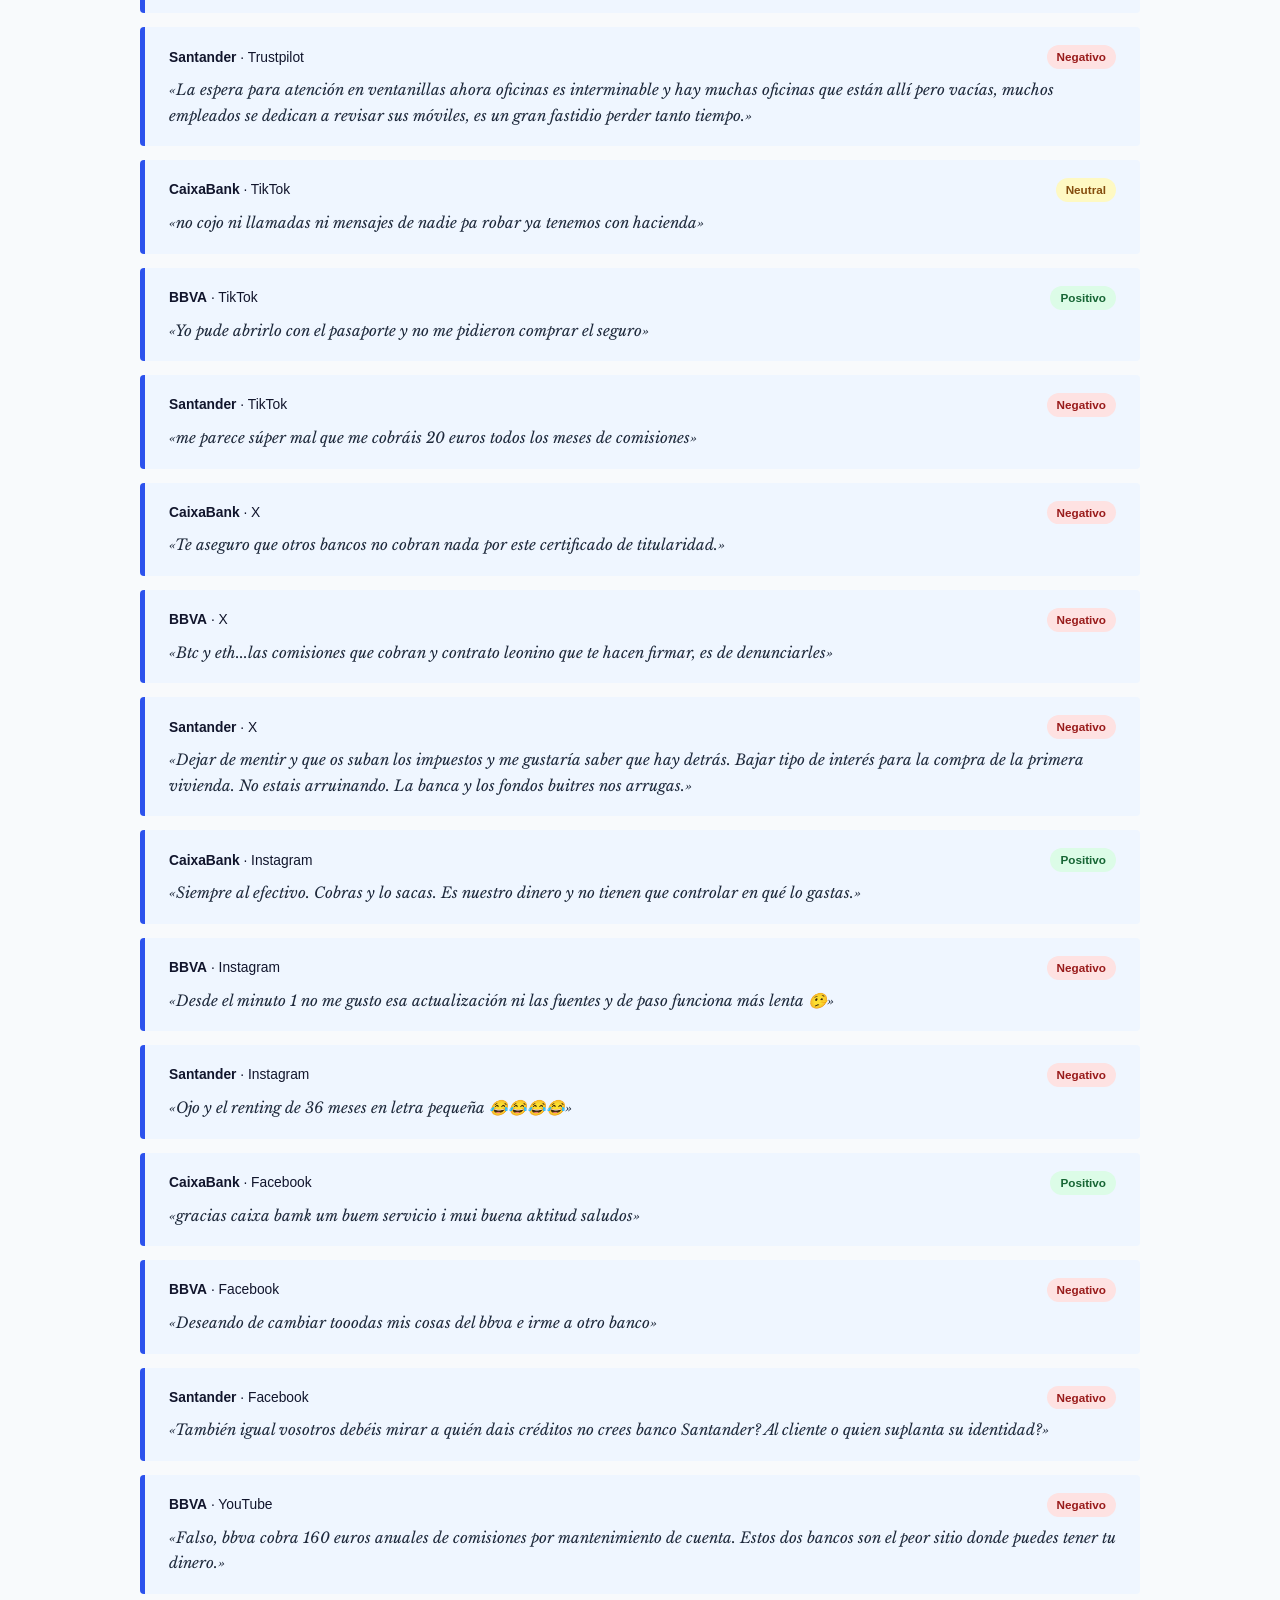
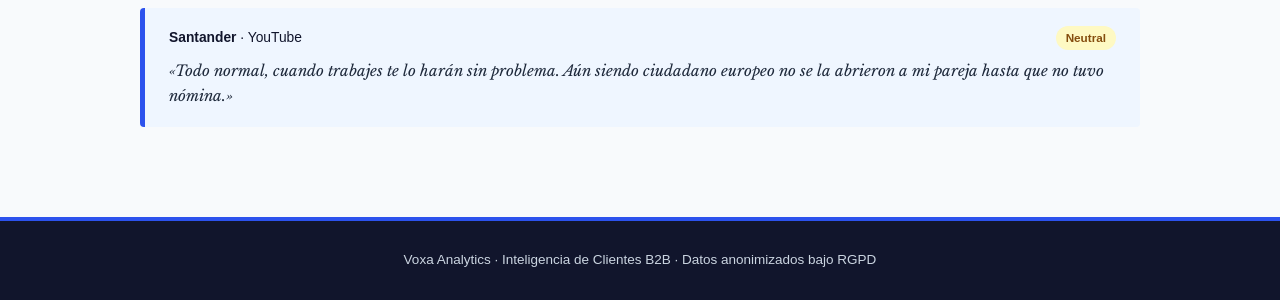
==== commit 58a94e8f: "Integrar estructura de 3 paginas de main manteniendo comentarios de Voxa-digital-technologies" ====
--- a/voxa_panel.html
+++ b/voxa_panel.html
@@ -66,15 +66,15 @@
             </tbody>
         </table>
 
-        <!-- NUEVO: aquí se escribe el total de menciones -->
         <p id="total-menciones"></p>
     </div>
 
-    <!-- EJEMPLOS DE COMENTARIOS REALES (SIEMPRE VISIBLES, SOLO HAY QUE BAJAR) -->
-    <div class="participation">
-        <h3>Lo que dicen los clientes · Ejemplos de comentarios reales anonimizados</h3>
-        <div id="lista-comentarios"></div>
-    </div>
+    <!-- SECCIÓN DE COMENTARIOS ANALIZADOS (VISIBLE DEBAJO DE LA TABLA AL DESLIZAR) -->
+    <section class="comentarios-section" id="caja-comentario">
+        <h3>Comentarios analizados</h3>
+        <p class="comentarios-intro">Muestras reales anonimizadas correspondientes a la vista seleccionada:</p>
+        <div id="lista-comentarios" class="lista-comentarios"></div>
+    </section>
 
     <!-- PIE DE PÁGINA SEPARADO -->
     <footer>
@@ -117,8 +117,6 @@
     function pintarTabla() {
         const filas = datosGlobales[redActual].filas;
         const tbody = document.getElementById('cuerpo-tabla');
-
-        // Usamos sumarMenciones para saber cuántas menciones hay en total
         const totalMenciones = sumarMenciones(filas);
 
         let html = '';
@@ -134,42 +132,94 @@
                 '<td>' + clasificar(item.neto) + '</td>' +
             '</tr>';
 
-            // NUEVO: mostramos cada banco en la consola del navegador (F12 → Console)
+            // Mostramos cada banco en la consola del navegador (F12 → Console)
             console.log(item.banco + ': ' + item.neto + ' → ' + clasificar(item.neto));
         });
 
         tbody.innerHTML = html;
-
-        // Escribimos el total debajo de la tabla
         document.getElementById('total-menciones').innerHTML = '<b>Total de menciones:</b> ' + totalMenciones;
-    }
-
-    // NUEVO: muestra los comentarios de la red elegida en el filtro.
-    // Recorremos la lista de comentarios con forEach (como en la práctica).
+
+        // Actualizar los comentarios analizados visibles debajo de la tabla
+        pintarComentarios();
+    }
+
+    function obtenerComentarios(red) {
+        if (red === 'todas' && datosGlobales.todas && Array.isArray(datosGlobales.todas.comentarios)) {
+            return datosGlobales.todas.comentarios;
+        }
+
+        const claves = (red === 'todas') ? Object.keys(datosGlobales) : [red];
+        const resultado = [];
+
+        claves.forEach(function(clave) {
+            const bloque = datosGlobales[clave];
+            if (!bloque) return;
+
+            if (Array.isArray(bloque.comentarios)) {
+                bloque.comentarios.forEach(function(c) {
+                    resultado.push(c);
+                });
+            } else if (bloque.ejemplo_comentario) {
+                resultado.push(bloque.ejemplo_comentario);
+            }
+        });
+
+        return resultado;
+    }
+
+    function claseSentimiento(sentimiento) {
+        const s = (sentimiento || '').toLowerCase();
+        if (s === 'positivo') return 'badge-positivo';
+        if (s === 'neutral') return 'badge-neutral';
+        return 'badge-negativo';
+    }
+
     function pintarComentarios() {
-        const comentarios = datosGlobales[redActual].comentarios;
-        let html = '';
-
-        comentarios.forEach(function(c) {
-            html += '<p><b>' + c.banco + '</b> · ' + c.red + ' · ' + c.sentimiento + '<br>' +
-                    '<i>' + c.texto + '</i></p>';
-        });
-
-        document.getElementById('lista-comentarios').innerHTML = html;
-    }
-
-    // Cargar tabla y comentarios al abrir la página
+        const contenedor = document.getElementById('lista-comentarios');
+        const comentarios = obtenerComentarios(redActual);
+        contenedor.innerHTML = '';
+
+        comentarios.forEach(function(comentario) {
+            const tarjeta = document.createElement('article');
+            tarjeta.className = 'comentario-card';
+
+            const cabecera = document.createElement('div');
+            cabecera.className = 'comentario-meta';
+
+            const info = document.createElement('span');
+            info.className = 'comentario-origen';
+            const bancoEl = document.createElement('b');
+            bancoEl.textContent = comentario.banco;
+            info.appendChild(bancoEl);
+            info.appendChild(document.createTextNode(' · ' + comentario.red));
+
+            const badge = document.createElement('span');
+            badge.className = 'comentario-badge ' + claseSentimiento(comentario.sentimiento);
+            badge.textContent = comentario.sentimiento;
+
+            cabecera.appendChild(info);
+            cabecera.appendChild(badge);
+
+            const texto = document.createElement('p');
+            texto.className = 'comentario-texto';
+            texto.textContent = comentario.texto;
+
+            tarjeta.appendChild(cabecera);
+            tarjeta.appendChild(texto);
+            contenedor.appendChild(tarjeta);
+        });
+    }
+
+    // Cargar tabla inicial
     pintarTabla();
-    pintarComentarios();
 
     // Evento al cambiar de red social
     document.getElementById('selector-red').addEventListener('change', function(e) {
         redActual = e.target.value;
         document.getElementById('etiqueta-fuente').textContent = e.target.options[e.target.selectedIndex].text;
         pintarTabla();
-        pintarComentarios();   // NUEVO: los comentarios también cambian con el filtro
     });
 </script>
 
 </body>
-</html>
+</html>
--- a/voxa_azul.css
+++ b/voxa_azul.css
@@ -56,7 +56,7 @@
   width: 100%;
 }
 
-.summary, .preamble, .explanation, .requirements {
+.summary, .preamble, .explanation, .requirements, .comentarios-section {
   width: 82%;
   max-width: 1000px;
   margin: 0 auto;
@@ -106,7 +106,7 @@
   border-color: #2c52ed;
 }
 
-/* ENLACES CON ASPECTO DE BOTÓN (para moverse entre las 2 páginas) */
+/* ENLACES CON ASPECTO DE BOTÓN (para moverse entre las páginas) */
 a.boton {
   display: inline-block;
   background-color: #11152c;
@@ -148,20 +148,71 @@
   color: #1e293b;
 }
 
-/* FRANJA DE COMENTARIO REAL (ANTES ERA VERDE, AHORA AZUL SUAVE Y CON MARGEN) */
-div.participation {
-  width: 82%;
-  max-width: 1000px;
-  margin: 25px auto 35px auto;
-  padding: 24px 30px;
+/* FILA GANADORA RESALTADA EN AZUL SUAVE */
+tr.fila-ganadora {
+  background-color: #dbeafe;
+}
+
+/* SECCIÓN DE COMENTARIOS ANALIZADOS DEBAJO DE LA TABLA */
+.comentarios-intro {
+  color: #475569;
+  font-size: 0.95em;
+  margin-bottom: 16px;
+}
+
+.lista-comentarios {
+  display: flex;
+  flex-direction: column;
+  gap: 14px;
+  margin-bottom: 20px;
+}
+
+.comentario-card {
+  padding: 18px 24px;
   background-color: #eff6ff;
   border-left: 5px solid #2c52ed;
   border-radius: 4px;
 }
 
-div.participation h3 {
-  border-bottom: none;
+.comentario-meta {
+  display: flex;
+  justify-content: space-between;
+  align-items: center;
+  gap: 12px;
+  flex-wrap: wrap;
   margin-bottom: 8px;
+  font-family: sans-serif;
+  font-size: 0.92em;
+  color: #11152c;
+}
+
+.comentario-badge {
+  display: inline-block;
+  padding: 2px 10px;
+  border-radius: 999px;
+  font-size: 0.85em;
+  font-weight: bold;
+}
+
+.badge-positivo {
+  background-color: #dcfce7;
+  color: #166534;
+}
+
+.badge-neutral {
+  background-color: #fef9c3;
+  color: #854d0e;
+}
+
+.badge-negativo {
+  background-color: #fee2e2;
+  color: #991b1b;
+}
+
+.comentario-texto {
+  margin: 0;
+  font-style: italic;
+  color: #1e293b;
 }
 
 /* PIE DE PÁGINA SEPARADO PARA QUE NUNCA TOQUE LA TABLA */
